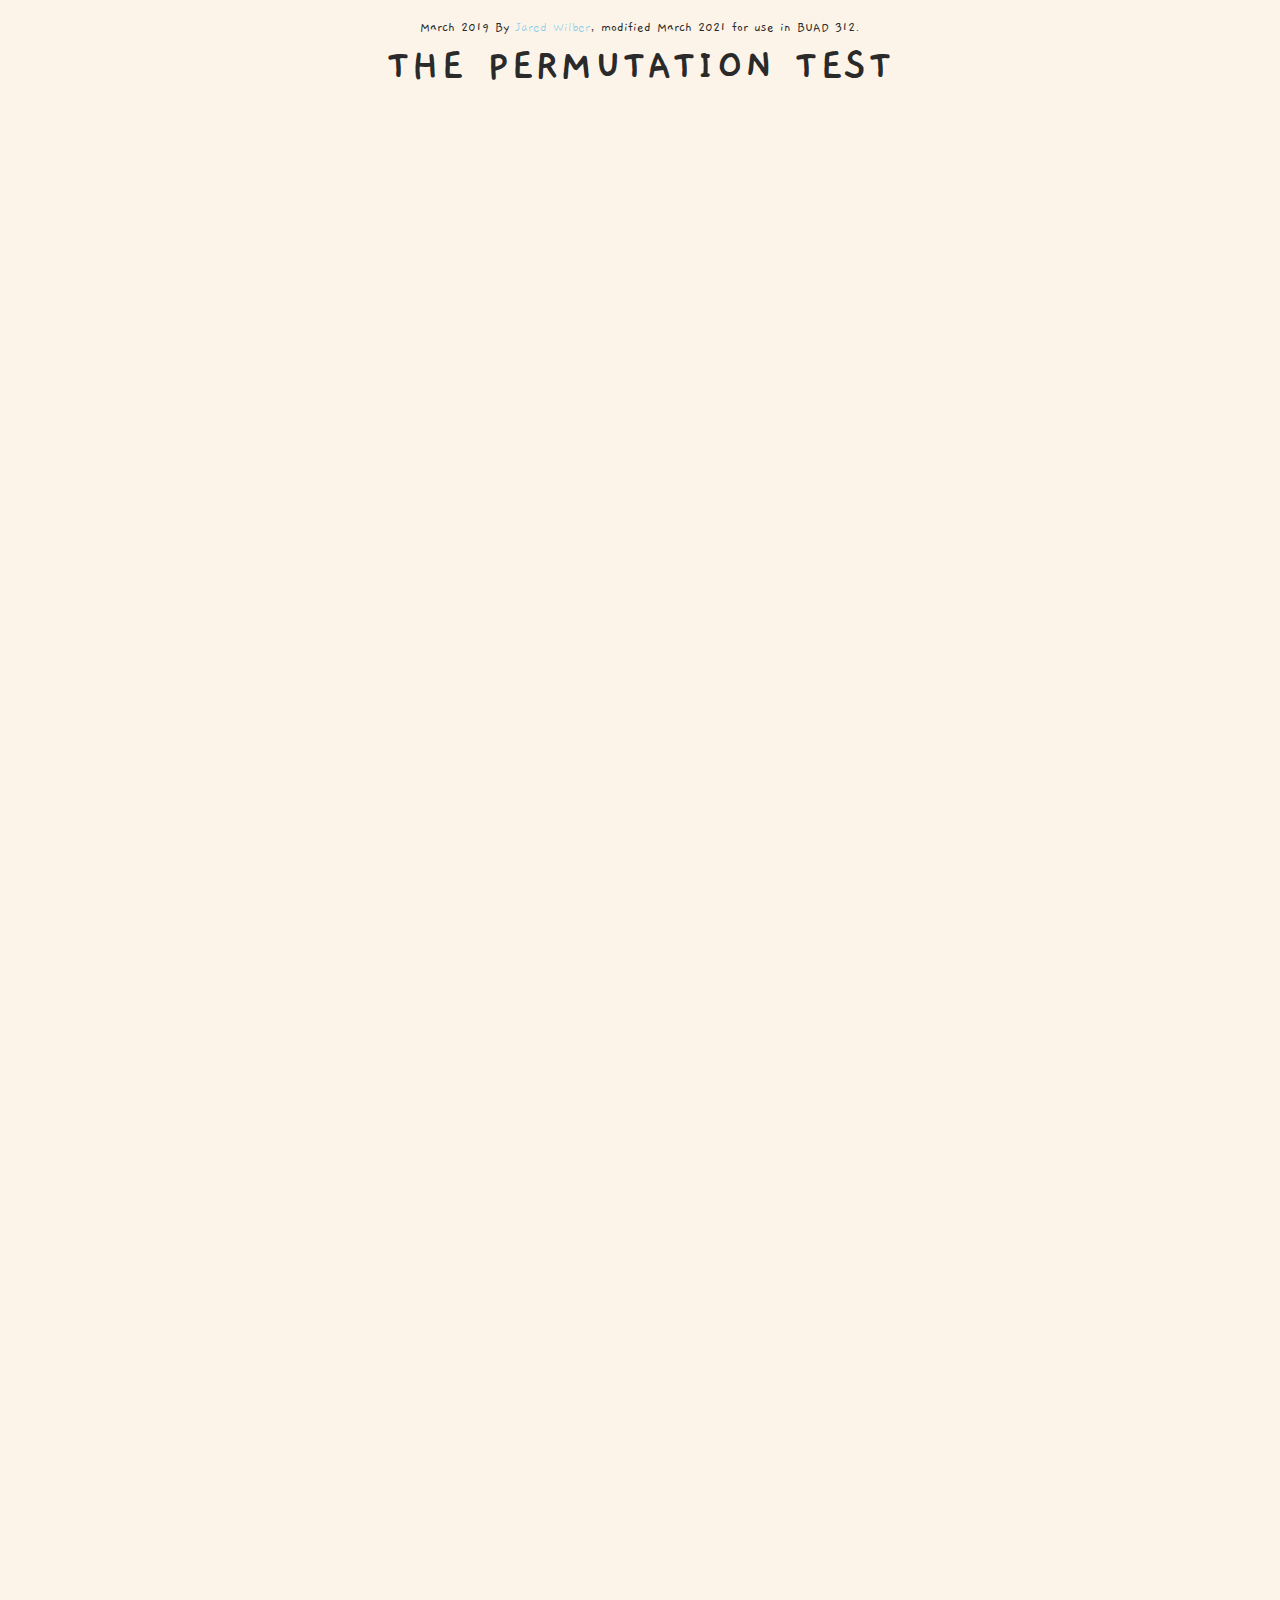
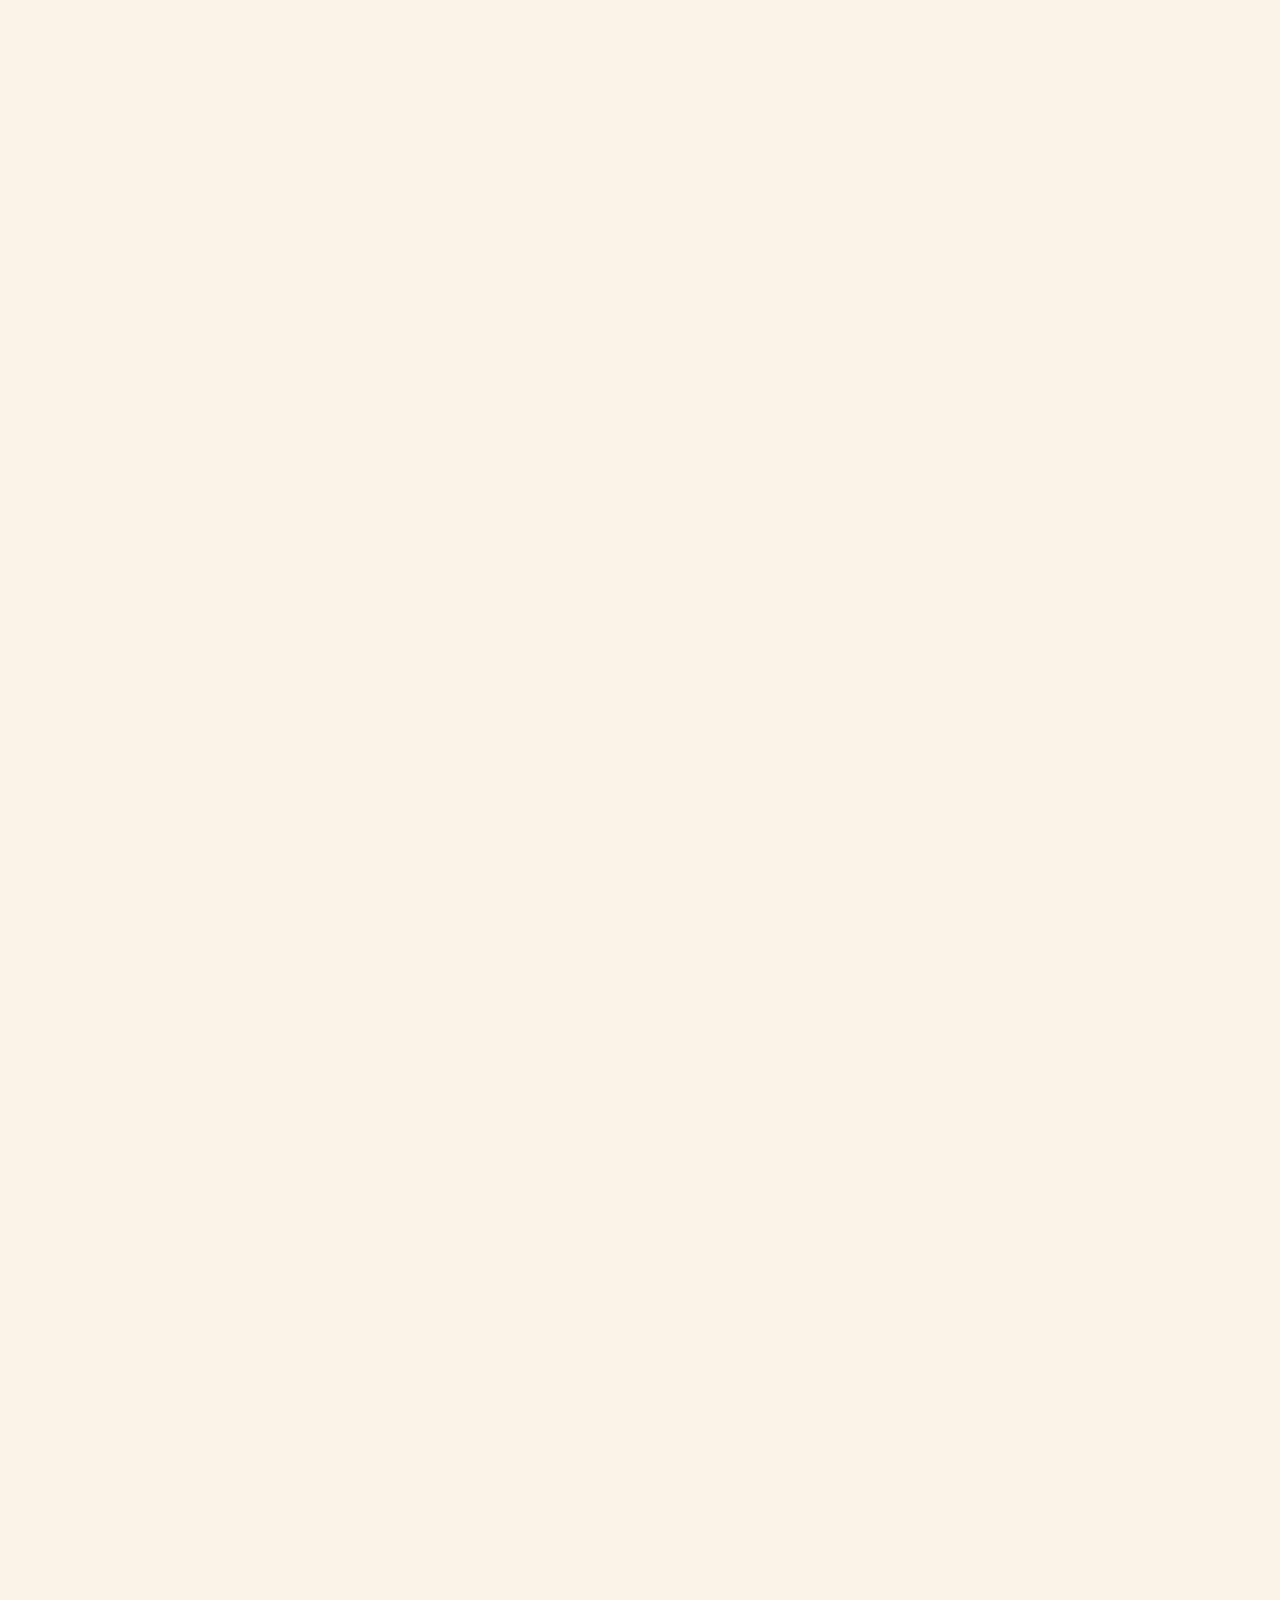
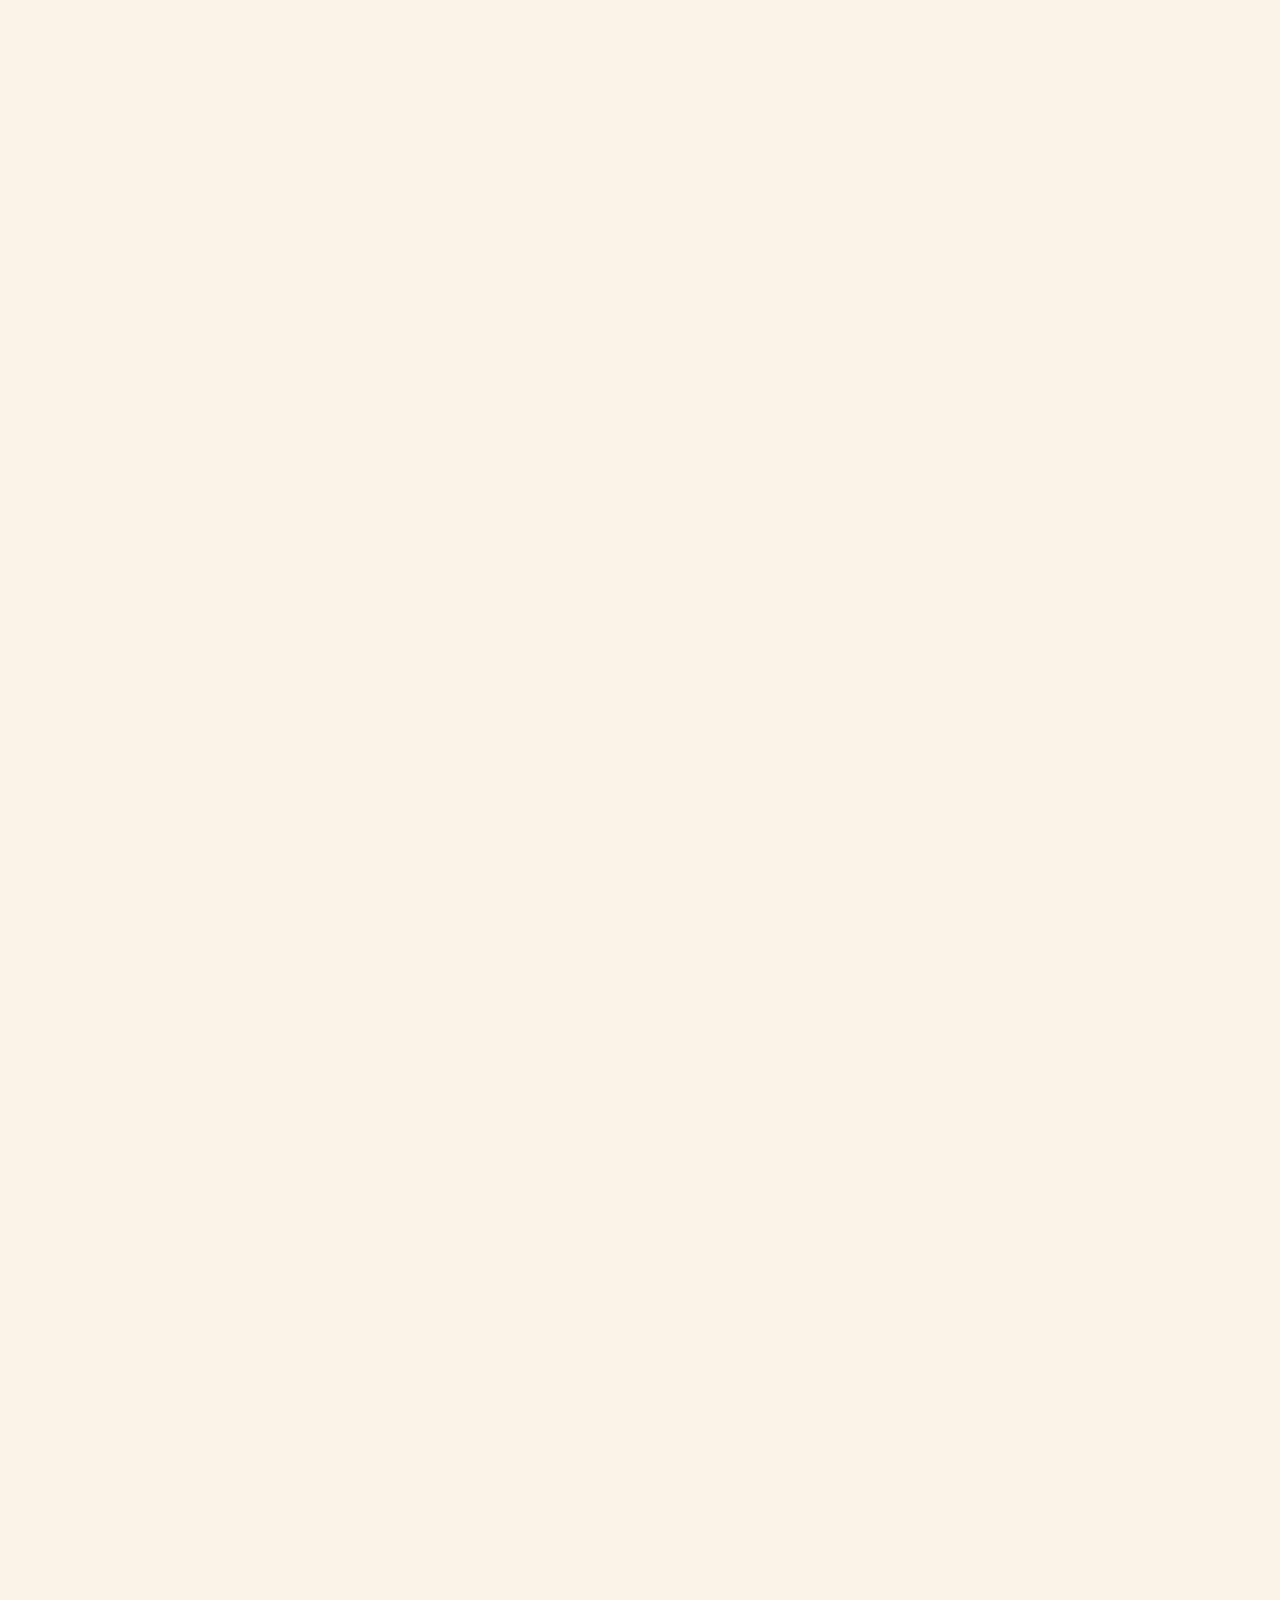
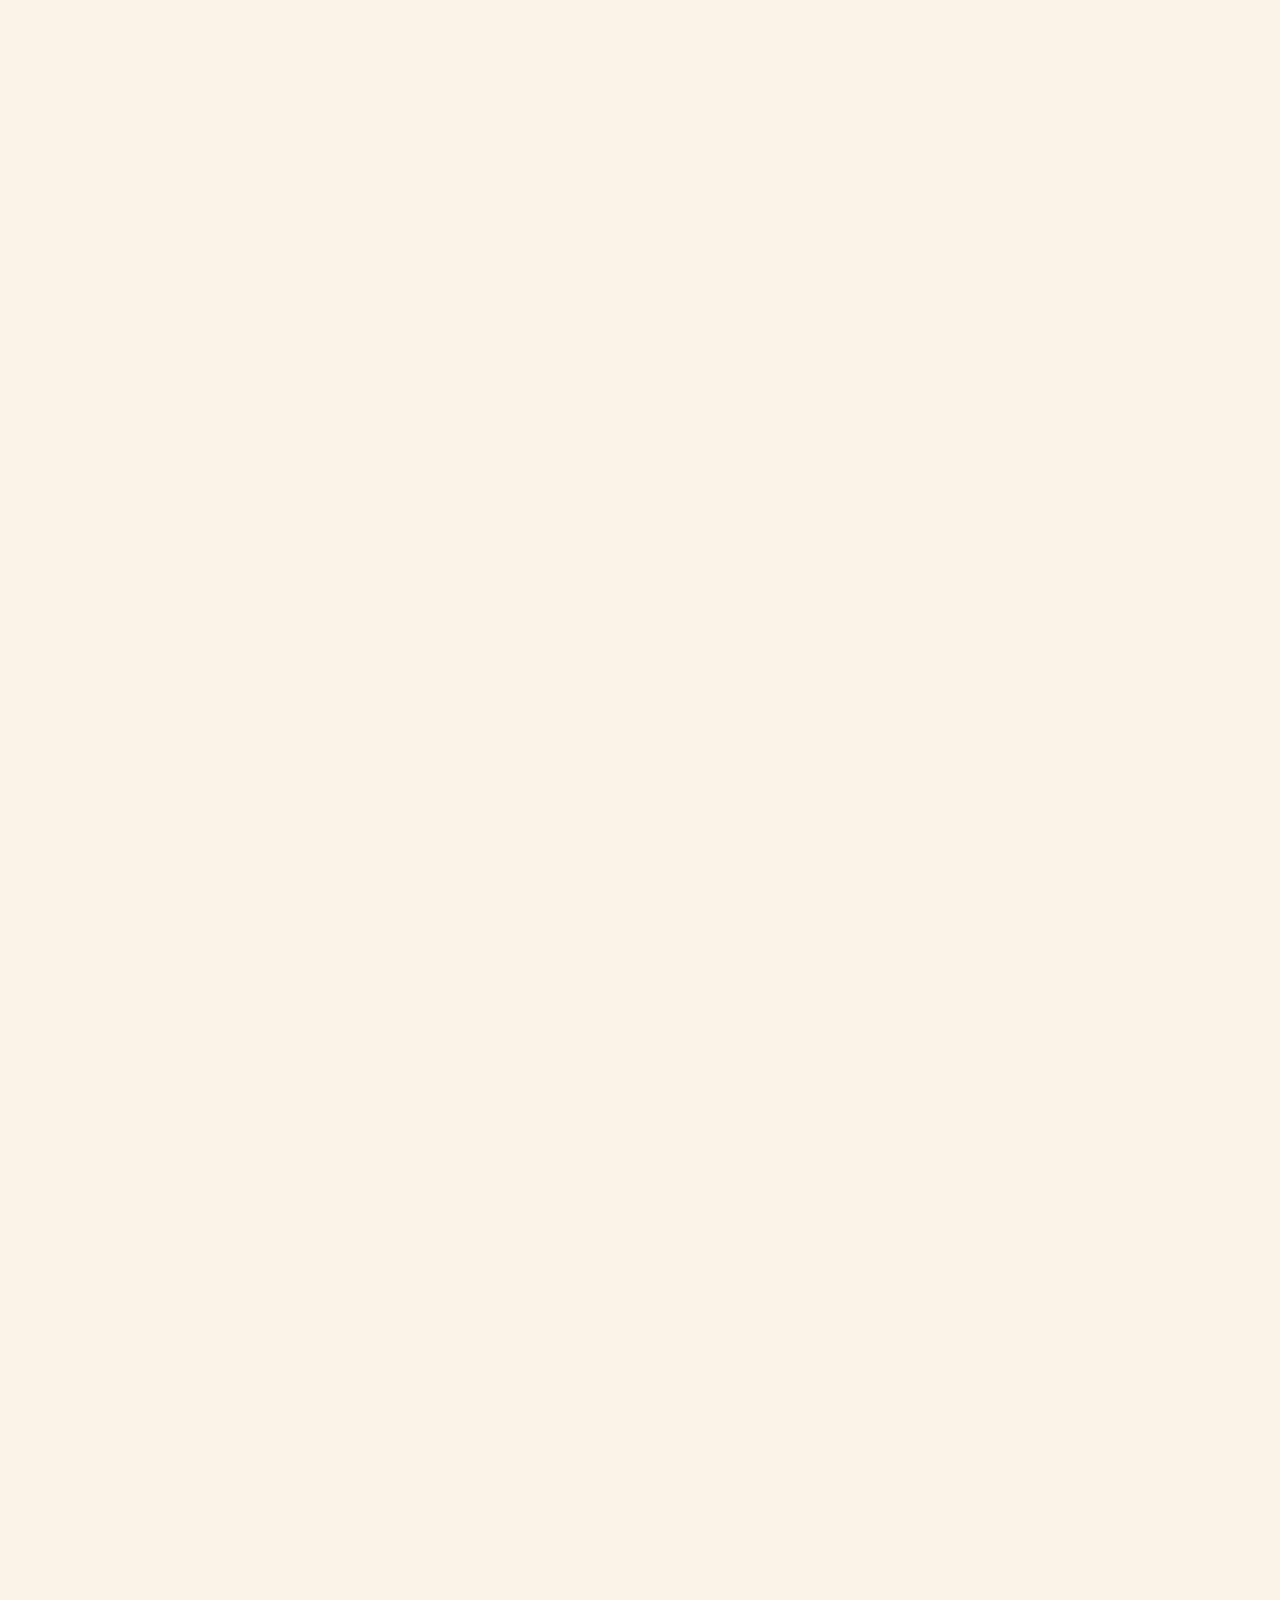
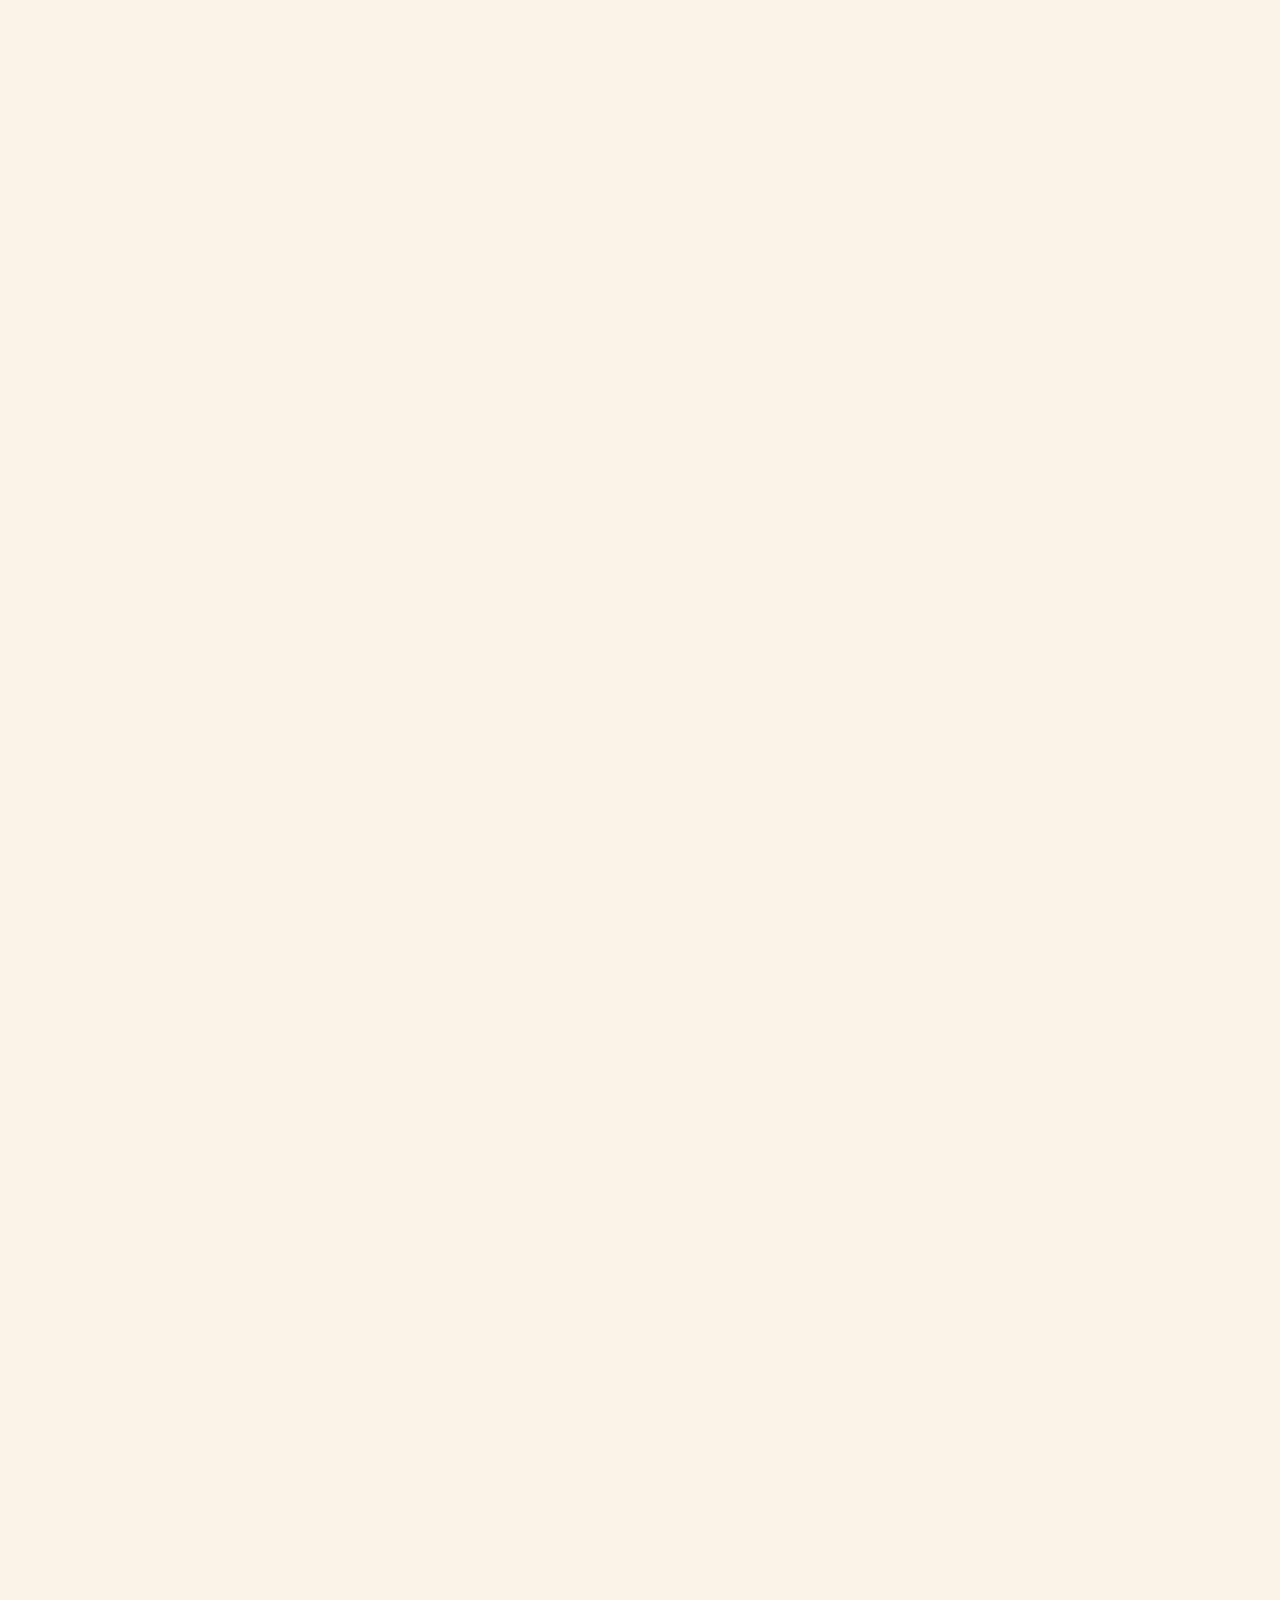
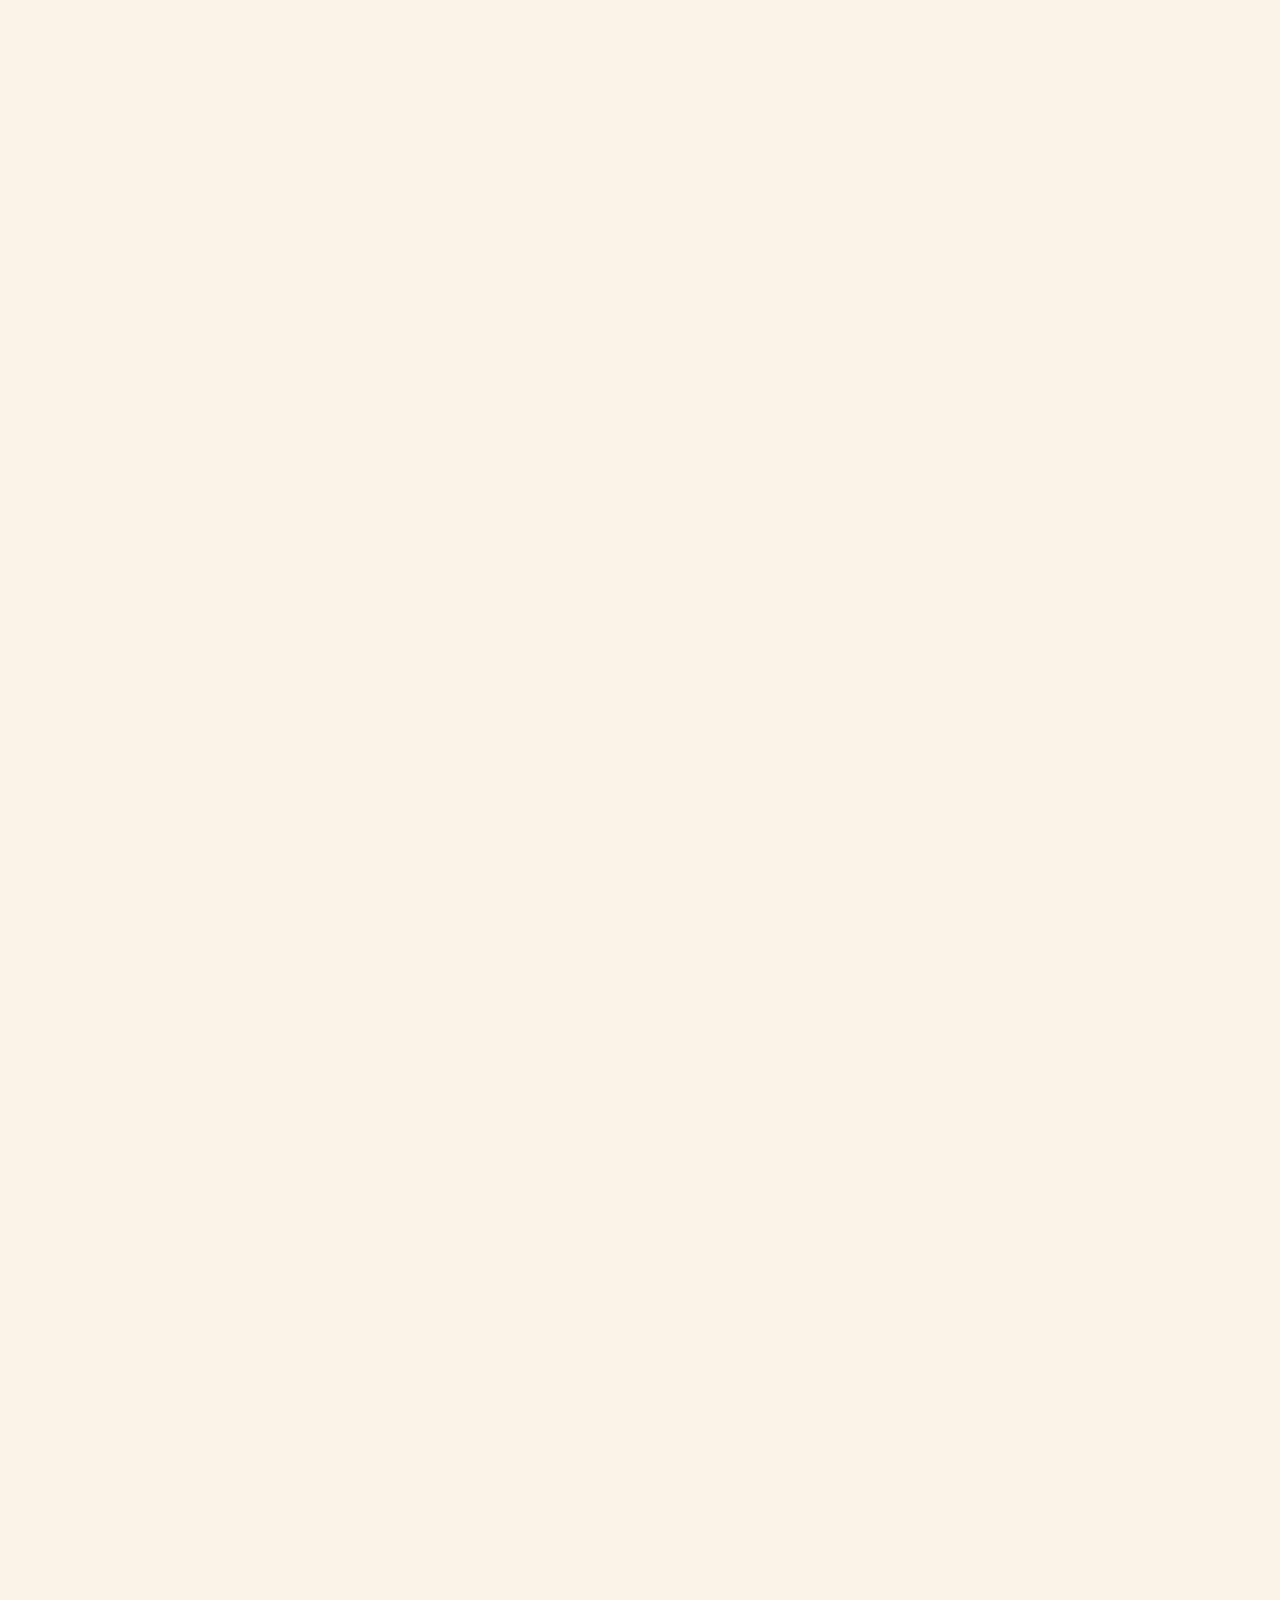
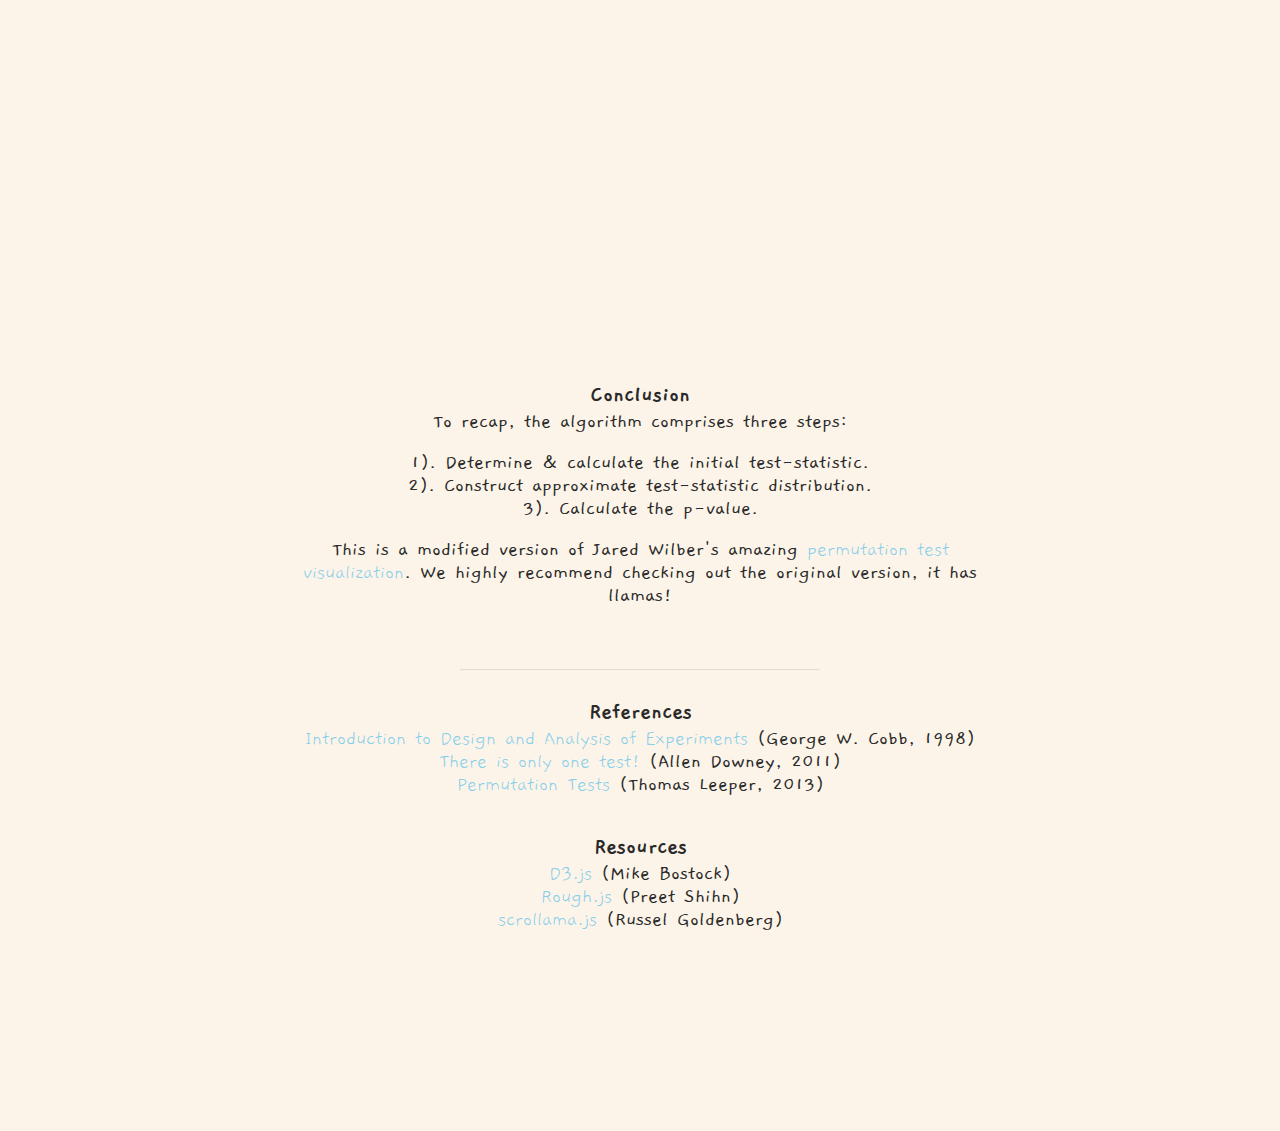
==== permutation_test/index.html @ 5c1fd243 "add permutation test stuff" ====
<!DOCTYPE html>
<html>

<head>
	<meta charset="utf-8">
	<meta http-equiv="X-UA-Compatible" content="IE=edge">
	<title>Permutation Test: Visual Explanation</title>
	<meta name="description" content="Permutation Test: Visual Explanation">
	<meta name="viewport" content="width=device-width, initial-scale=1">
	<script src=assets/d3.min.js></script>
	<link rel="stylesheet" href="css/permutationTest.css">
	<script src=assets/rough.min.js></script>
	<script src=assets/seedrandom.min.js></script>
</head>

<body>
	<section id='intro'>
		<p class='intro__overline'>
			March 2019 By <a href='https://twitter.com/jdwlbr'>Jared Wilber</a>, modified March 2021 for use in BUAD 312.
		</p>
		<h1 class='intro__hed'>The Permutation Test</h1>

	</section>
	<section id='scroll'>
		<div class='scroll__graphic'>
			<div class='chart'>
				<svg id='svg' style="width:100%;height:100%;"></svg>

			</div>
		</div>
		<div class='scroll__text'>
			<div class='step' data-step='1'>


			</div>
			<div class='step' data-step='2'>

			</div>

			<div class='step' data-step='3'>

			</div>
			<div class='step' data-step='4'>

			</div>
			<div class='step' data-step='5'>

			</div>
			<div class='step' data-step='6'>

			</div>
			<div class='step' data-step='7'>

			</div>
			<div class='step' data-step='8'>

			</div>
			<div class='step finalStep' data-step='9'>

			</div>
			<div class='step finalStep' data-step='10'>
		</div>
	</section>
	<section id='conclusion'>
		<h2 class='subheader'> Conclusion</h2>
		<p class='intro__bod'>

			 To recap, the algorithm comprises three steps:</p>
			<br>
				<p class='intro__bod'>1). Determine & calculate the initial test-statistic.</p>
				<p class='intro__bod'>2). Construct approximate test-statistic distribution.</p>
				<p class='intro__bod'>3). Calculate the p-value.</p>
			<br>

		<p class='intro__bod'>
		This is a modified version of Jared Wilber's amazing <a href="https://www.jwilber.me/permutationtest/">permutation test visualization</a>. We highly recommend checking out the original version, it has llamas!
		</p>


		</p>

		<br><br><br><hr><br>
		<h2 class='subheader'>References</h2>
		<p class='intro__bod'>
			<p class='intro__bod'><a href="https://www.wiley.com/en-us/Introduction+to+Design+and+Analysis+of+Experiments-p-9780470412169">Introduction to Design and Analysis of Experiments</a> (George W. Cobb, 1998)</p>
			<p class='intro__bod'><a href="http://allendowney.blogspot.com/2011/05/there-is-only-one-test.html">There is only one test!</a> (Allen Downey, 2011)</p>
			<p class='intro__bod'><a href="https://thomasleeper.com/Rcourse/Tutorials/permutationtests.html">Permutation Tests</a> (Thomas Leeper, 2013)</p>
		</p>
		<br><br>
		<h2 class='subheader'>Resources</h2>
		<p class='intro__bod'>
			<p class='intro__bod'><a href="https://d3js.org/">D3.js</a> (Mike Bostock)</p>
			<p class='intro__bod'><a href="https://roughjs.com/">Rough.js</a> (Preet Shihn)</p>
			<p class='intro__bod'><a href="https://github.com/russellgoldenberg/scrollama">scrollama.js</a> (Russel Goldenberg)</p>
		</p>
			
	</section>
	<div class='debug'></div>
	<script src=assets/scrollama.min.js></script>
	<script>
		// set seed so numbers are always the same
		Math.seedrandom('seed');

		var container = d3.select('#scroll');
		var graphic = container.select('.scroll__graphic');
		var chart = graphic.select('.chart');
		var text = container.select('.scroll__text');
		var step = text.selectAll('.step');


		var scroller = scrollama();

		// generic window resize listener event
		function handleResize() {
			// 1. update height of step elements
			var stepHeight = Math.floor(window.innerHeight * 0.9); // was * .75
			step.style('height', stepHeight + 'px');
			// 2. update width/height of graphic element
			var bodyWidth = d3.select('body').node().offsetWidth;
			graphic
				.style('width', bodyWidth + 'px')
				.style('height', window.innerHeight + 'px');
			var chartMargin = bodyWidth > 350 ? 32 : 10;
			var textWidth = text.node().offsetWidth;
			var chartWidth = graphic.node().offsetWidth - textWidth - chartMargin;
			console.log('chartwidth:', chartWidth)
			chart
				.style('width', chartWidth + 'px')
				.style('height', Math.floor(window.innerHeight / 1.2) + 'px');
			// 3. tell scrollama to update new element dimensions
			scroller.resize();
		}

		// scrollama event handlers
		function handleStepEnter(response) {
			// add color to current step only
			step.classed('is-active', function (d, i) {
				return i === response.index;
			})

			// console.log('response index:' + response.index)

			if (response.index == 0 & response.direction == 'down') {
				// console.log('0 down')
				transitionZeroDown()
			} else if (response.index == 0 & response.direction == 'up') {
				// console.log('0 up')
				transitionZeroUp()
			}else if (response.index == 1 & response.direction == 'down') {
				// console.log('1 down')
				transitionOneDown()
			} else if (response.index == 1 & response.direction == 'up') {
				// console.log('1 up')
				transitionOneUp()
			} else if (response.index == 2 & response.direction == 'up') {
				// console.log('2 up')
                transitionTwoUp()
           } else if (response.index == 2 & response.direction == 'down') {
           	    // console.log('2 down')
                transitionTwoDown()
		   } else if (response.index == 3 & response.direction == 'up'){
			   	// console.log('3 up')
			   	transitionThreeUp()
			   	moveNodes()
		   } else if (response.index == 3 & response.direction == 'down'){
		   		// console.log('3 down')
		   		transitionThreeDown()
		   } else if (response.index == 4 & response.direction == 'up'){
			   	// console.log('4 up')
			   	transitionFourUp()
		   } else if (response.index == 4 & response.direction == 'down'){
			   	// console.log('4 down')
		   		transitionFourDown()
		   } else if (response.index == 5 & response.direction == 'up'){
			   	// console.log('5 up')
			   	transitionFiveUp()
		   } else if (response.index == 5 & response.direction == 'down'){
			   	// console.log('5 down')
			   	transitionFiveDown()
		   } else if (response.index == 6 & response.direction == 'up'){
			   	// console.log('6 up')
			   	transitionSixUp()
		   } else if (response.index == 6 & response.direction == 'down'){
			   	// console.log('6 down')
			   	transitionSixDown()
		   } else if (response.index == 7 & response.direction == 'up'){
			   	// console.log('7 up')
			   	transitionSevenUp()
		   } else if (response.index == 7 & response.direction == 'down'){
			   	// console.log('7 down')
			   	transitionSevenDown()
		   } else if (response.index == 8 & response.direction == 'up'){
			   	// console.log('8 up')
			   	transitionEightUp()
		   } else if (response.index == 8 & response.direction == 'down'){
			   	// console.log('8 down')
			   	transitionEightDown()
		   } else {
		   	console.log('else case, response index: ', response.index)
		   }
		 } 

		function handleContainerEnter(response) {
			graphic.classed('is-fixed', true);
			graphic.classed('is-bottom', false);
		}
		function handleContainerExit(response) {
			graphic.classed('is-fixed', false);
			graphic.classed('is-bottom', response.direction === 'down');
			if (response.direction === 'down') {
				transitionExit()
			}
		}

		function init() {
			handleResize();
			scroller.setup({
				container: '#scroll',
				graphic: '.scroll__graphic',
				text: '.scroll__text',
				step: '.scroll__text .step',
				debug: false,
			})
				.onStepEnter(handleStepEnter)
				.onContainerEnter(handleContainerEnter)
				.onContainerExit(handleContainerExit);
			window.addEventListener('resize', handleResize);
		}
		init();
	</script>
	<script src="js/permutationTest.js"></script>
</body>

</html>
---- permutation_test/css/permutationTest.css ----
@import url("https://fonts.googleapis.com/css?family=Gaegu");
* {
  box-sizing: border-box;
}
html,
body {
  margin: 0;
  padding: 0;
  font-family: -apple-system, BlinkMacSystemFont, "Segoe UI", Roboto, Oxygen,
    Ubuntu, Cantarell, "Open Sans", "Helvetica Neue", sans-serif;
}
body {
  min-height: 1280px;
  font-weight: 300;
  color: #2a2a2a;
}
p,
h1,
h2,
h3,
h4,
a {
  margin: 0;
  font-weight: 300;
}
a,
a:visited {
  color: skyblue;
  text-decoration: none;
}

a:hover {
  border-bottom: 1px solid currentColor;
}

#intro {
  max-width: 45rem;
  margin: 1rem auto;
  text-align: center;
}
#conclusion {
  max-width: 45rem;
  margin: 1rem auto;
  text-align: center;
}
.intro__overline {
  font-size: 0.85rem;
}
.intro__hed {
  font-size: 2.8rem;
  margin: 0.9rem auto;
  text-transform: uppercase;
  font-weight: 900;
  letter-spacing: 0.05em;
}
.intro__dek {
  font-size: 1.05rem;
  margin-bottom: 1rem;
}

.intro__bod {
  font-size: 1.3rem;
}

#intro {
  margin-bottom: 200px;
}
#conclusion {
  margin-bottom: 200px;
}
#outro {
  height: 640px;
}
#scroll {
  position: relative;
}
.scroll__graphic {
  position: absolute;
  top: 0;
  left: 0;
  bottom: auto;
  background-color: #fcf4e8;
  -webkit-transform: translate3d(0, 0, 0);
  -moz-transform: translate3d(0, 0, 0);
  transform: translate3d(0, 0, 0);
}
.scroll__graphic.is-fixed {
  position: fixed;
}
.scroll__graphic.is-bottom {
  bottom: 0;
  top: auto;
}
.chart {
  position: absolute;
  right: 1rem;
  top: 50%;
  -moz-transform: translateY(-50%);
  -webkit-transform: translateY(-50%);
  transform: translateY(-50%);
  background-color: #fff;
}
.chart p {
  text-align: center;
  padding: 1rem;
  position: absolute;
  top: 50%;
  left: 50%;
  -moz-transform: translate(-50%, -50%);
  -webkit-transform: translate(-50%, -50%);
  transform: translate(-50%, -50%);
  font-size: 8rem;
  font-weight: 900;
  color: #666;
}
.scroll__text {
  position: relative;
  padding: 0 1rem;
  max-width: 25rem;
  width: 33%;
}
.step {
  margin: 10rem auto;
}
.step.is-active {
}

.step.is-active p {
  font-size: 1.15rem;
}

.step p {
  text-align: center;
  padding: 1rem;
  font-size: 1.15rem;
}

.fb_highlight_one {
  color: #3b5998;
  font-weight: bold;
}

.fb_highlight_two {
  color: #8b9dc3;
  font-weight: bold;
}

.groupTitle {
  text-decoration-line: underline;
  font-weight: 500;
  font-size: 1.4rem;
  font-family: "Gaegu";
}

.axis {
  font-family: Gaegu;
  font-size: 0.85rem;
  /*font-weight: 900;*/
  opacity: 0.65;
}

g.tick line {
  opacity: 0.4;
}

path.domain {
  opacity: 0.5;
}

.subheader {
  text-align: center;
  font-weight: 900;
  font-family: "Gaegu";
}

.llamaText {
  font-family: "Gaegu";
}

.muTreat .MathJax_Display {
  font-size: 0.75em;
  margin-bottom: 0;
  margin-top: 0;
}

.MathJax_svg {
  font-size: 1.75em;
  margin-bottom: 0;
  margin-top: 0;
}

h1 {
  font-family: "Gaegu";
  font-size: 64px;
  font-style: normal;
  font-variant: normal;
  font-weight: 700;
  line-height: 26.4px;
}
h3 {
  font-family: "Gaegu";
  font-size: 14px;
  font-style: normal;
  font-variant: normal;
  font-weight: 700;
  line-height: 15.4px;
}
p {
  font-family: "Gaegu";
  font-size: 14px;
  font-style: normal;
  font-variant: normal;
  font-weight: 400;
  line-height: 23px;
}
blockquote {
  font-family: "Gaegu";
  font-size: 21px;
  font-style: normal;
  font-variant: normal;
  font-weight: 400;
  line-height: 30px;
}
pre {
  font-family: "Gaegu";
  font-size: 13px;
  font-style: normal;
  font-variant: normal;
  font-weight: 400;
  line-height: 1rem;
}

.IndieFlower {
  font-size: 12px;
  font-family: "Gaegu", cursive;
}
.cursive {
  font-family: cursive;
}

:root {
  --main-bg-color: #fcf4e8;
  --main-txt-color: blue;
  --main-padding: 15px;
}

body,
.scroll__graphic,
svg {
  background-color: var(--main-bg-color);
}

.chartTitle {
  font-family: "Gaegu";
  font-size: 1.2rem;
  font-weight: bold;
}

.annotation-note-title,
text.title {
  font-weight: bold;
  font-size: 1.1rem;
  font-family: "Gaegu";
  margin: "auto";
}

.annotation-note-label {
  font-size: 0.9rem;
  font-family: "Gaegu";
}

.tooltip {
  position: relative;
  display: inline-block;
  border-bottom: 1px dotted black;
}

.tooltip .tooltiptext {
  font-size: 0.85rem;
  visibility: hidden;
  width: 11rem;
  background-color: black;
  color: #fff;
  text-align: center;
  padding: 1px 0;
  border-radius: 6px;
  bottom: 30%;
  position: absolute;
  z-index: 1;
}

.tooltip:hover .tooltiptext {
  visibility: visible;
}

ol {
  font-family: "Gaegu";
  font-style: 2.3rem;
  font-weight: 500;
}

li {
  font-family: "Gaegu";
  font-style: 2.3rem;
  font-weight: 500;
}

hr {
  width: 50%;
  opacity: 0.25;
}

@media (max-width: 700px) {
  #intro {
    max-width: 25rem;
    text-align: center;
  }
  #conclusion {
    max-width: 25rem;
    text-align: center;
    margin-top: 0rem;
  }
  .intro__overline {
    font-size: 0.8rem;
  }
  .intro__hed {
    font-size: 1.8rem;
    margin: 0.9rem auto;
    text-transform: uppercase;
    font-weight: 900;
    letter-spacing: 0.05em;
  }
  .intro__dek {
    font-size: 1.05rem;
    margin-bottom: 1rem;
  }

  .intro__bod {
    font-size: 0.8rem;
  }
  .chart {
    position: absolute;
    right: 0rem;
    top: 50%;
    -moz-transform: translateY(-50%);
    -webkit-transform: translateY(-50%);
    transform: translateY(-50%);
    background-color: #fcf4e8;
  }
  .chart p {
    text-align: center;
    padding: 1rem;
    position: absolute;
    top: 50%;
    left: 50%;
    -moz-transform: translate(-50%, -50%);
    -webkit-transform: translate(-50%, -50%);
    transform: translate(-50%, -50%);
    font-size: 8rem;
    font-weight: 900;
    color: #666;
  }
  .scroll__text {
    position: relative;
    padding: 0 0.1rem;
    max-width: 25rem;
    width: 50%;
  }
  .step {
    margin: 30rem auto;
  }

  .step.is-active p {
    font-size: 0.9rem;
  }

  .step p {
    text-align: center;
    padding: 0.1rem;
    font-size: 0.9rem;
  }
}

@media (max-width: 600px) {
  .intro__bod {
    font-size: 0.95rem;
  }

  #scroll {
    max-width: 100vw;
    padding-right: 0;
  }

  .scroll__text {
    position: relative;
    padding: 0 1rem;
    width: 100%;
  }

  .step {
    margin: 20rem auto;
  }

  .groupTitle {
    text-decoration-line: underline;
    font-weight: 500;
    font-size: 1.1rem;
    font-family: "Gaegu";
  }

  body {
    overflow-x: hidden;
  }
  html {
    overflow-x: hidden;
  }
  ​ p.intro__bod {
    font-size: 0.86rem;
    padding: 0 1rem;
  }
  .step.finalStep.is-active {
    max-height: 10rem;
  }
  #scroll {
    margin-bottom: 0rem;
  }
  #conclusion {
    margin-top: 0rem;
  }

  .finalStep {
    padding-bottom: 0rem;
  }
}
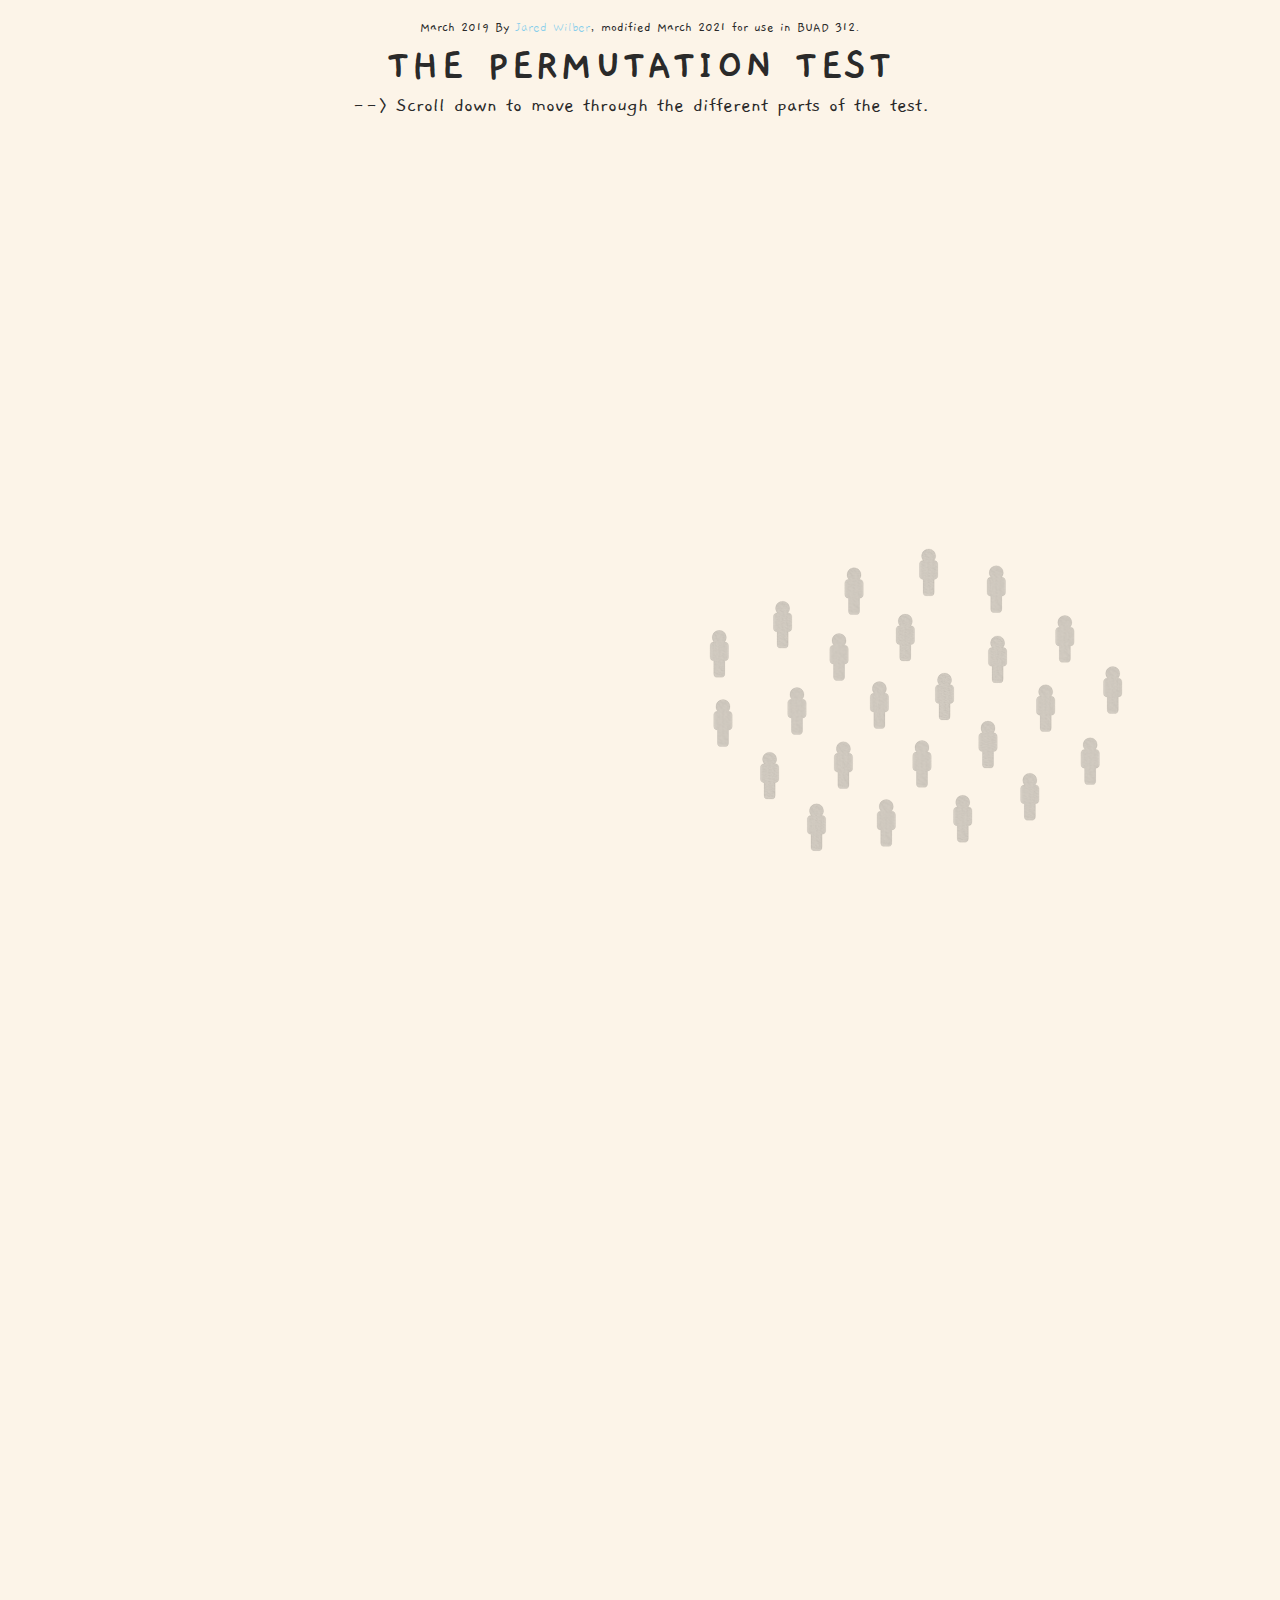
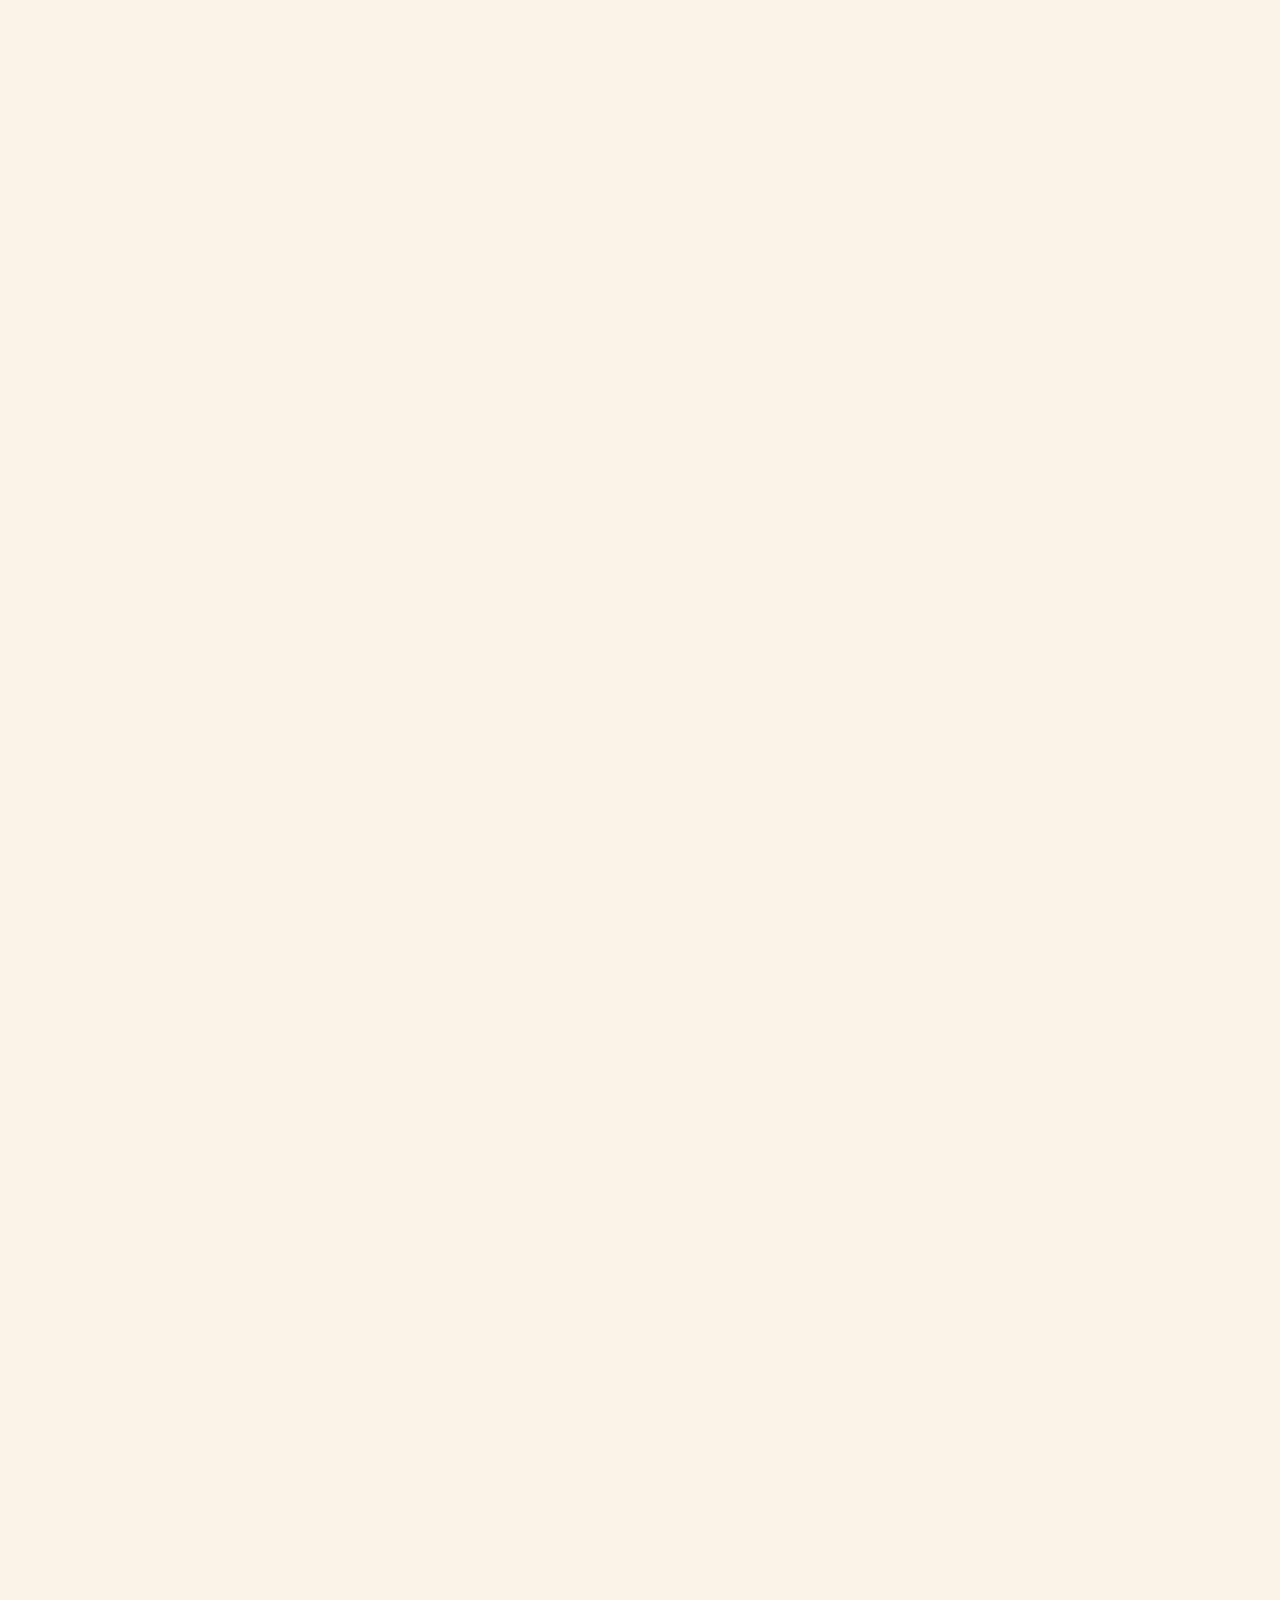
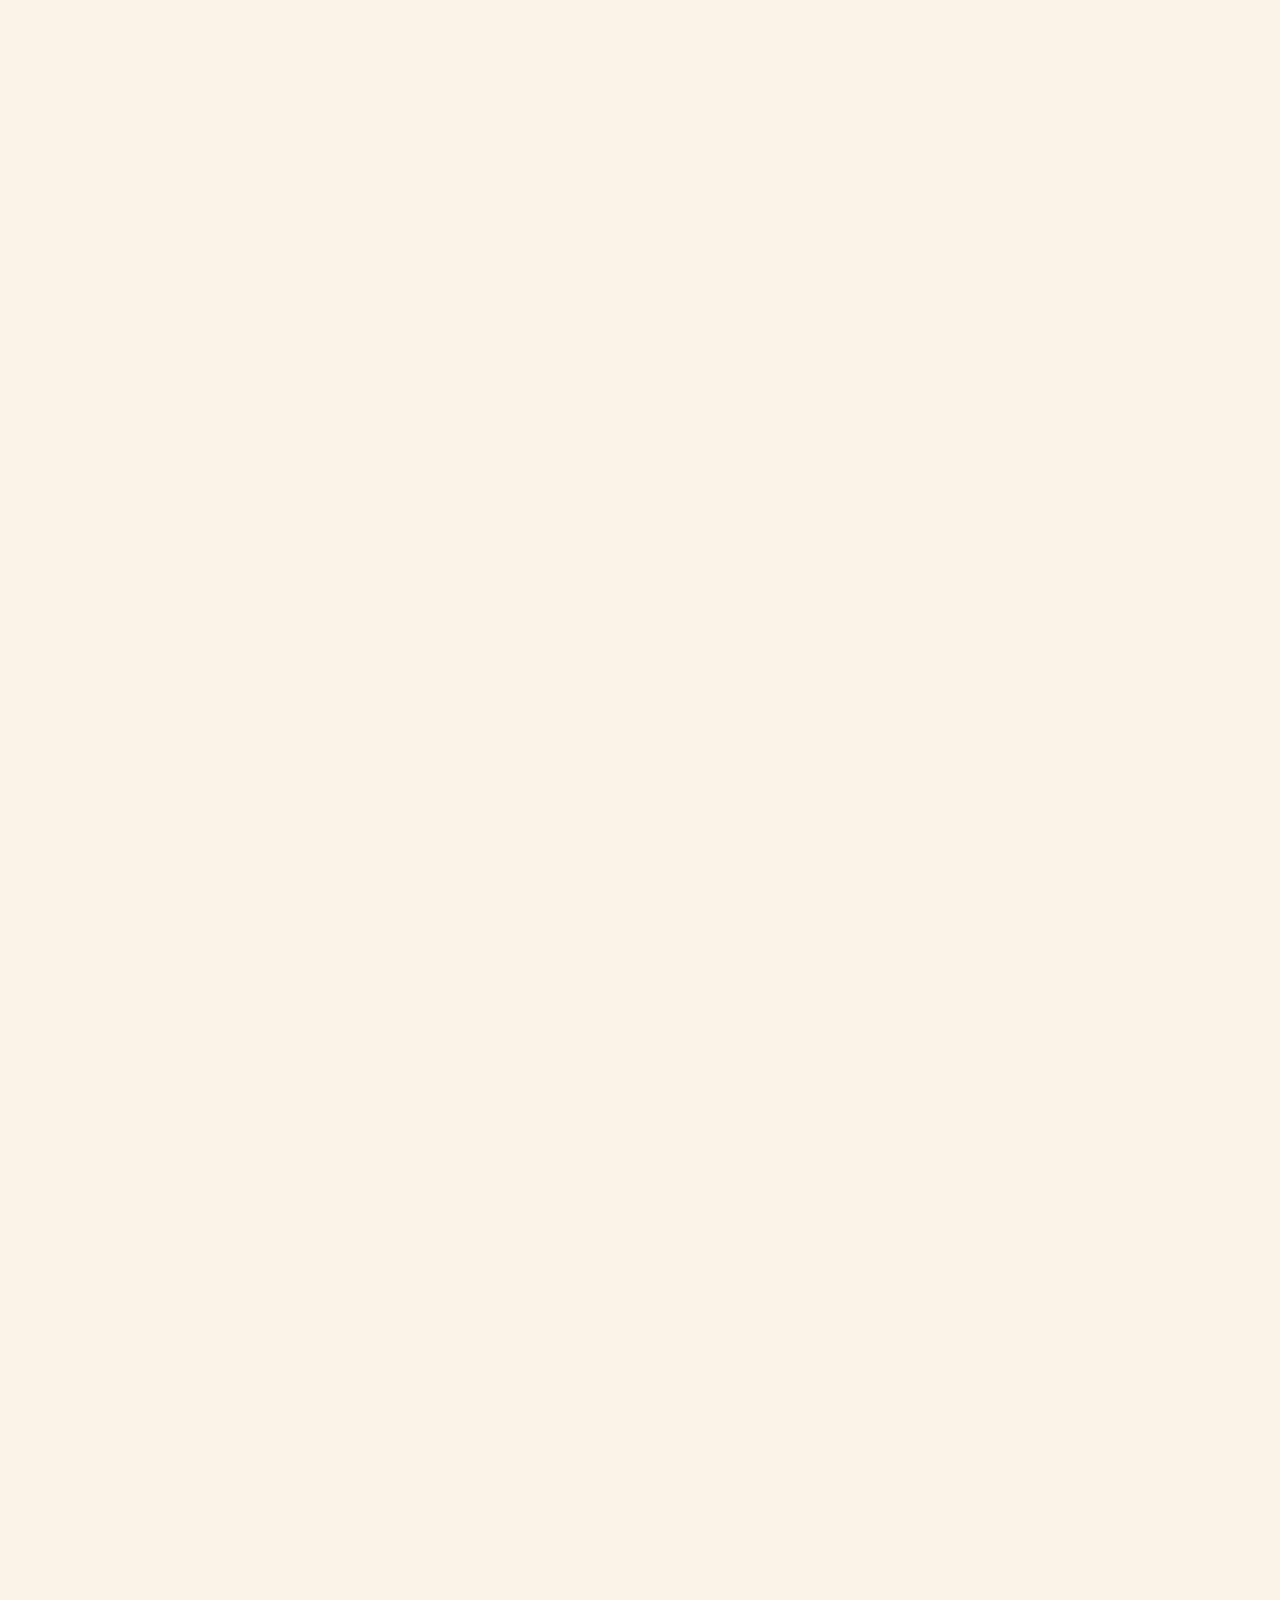
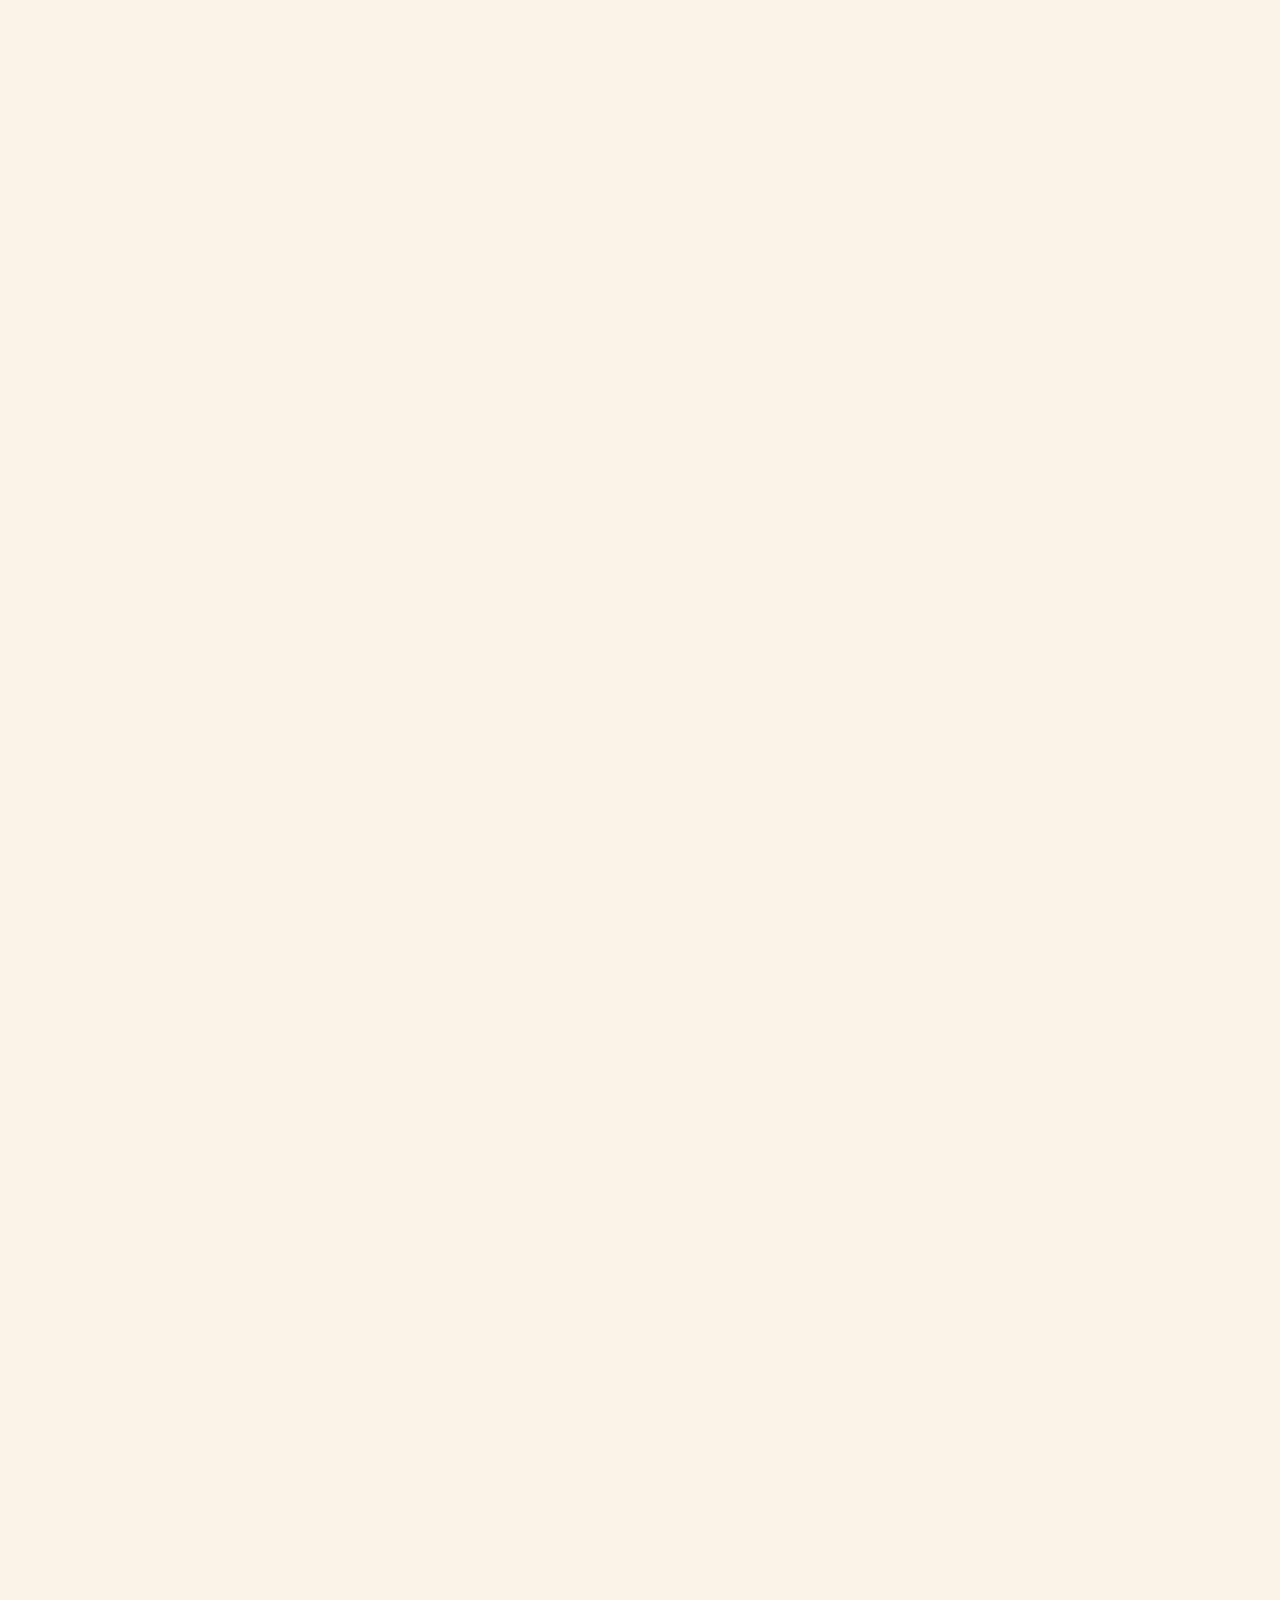
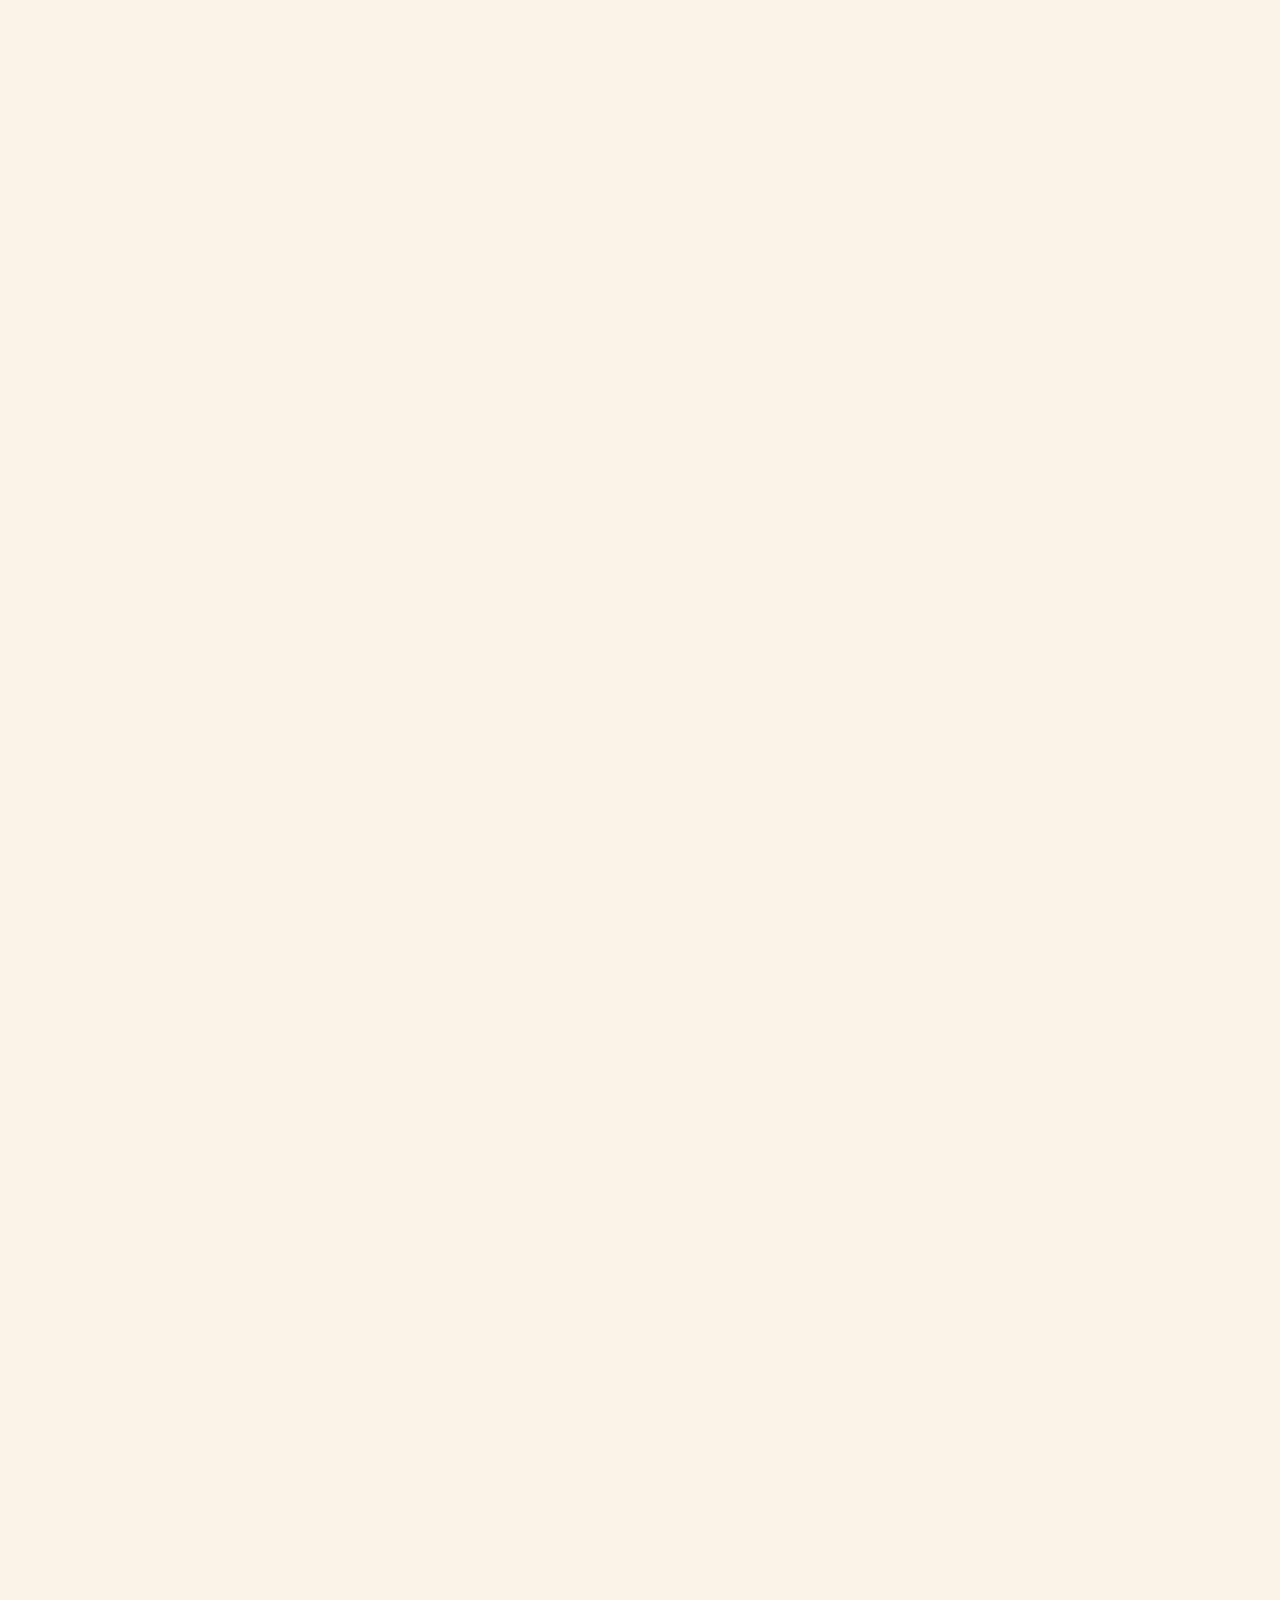
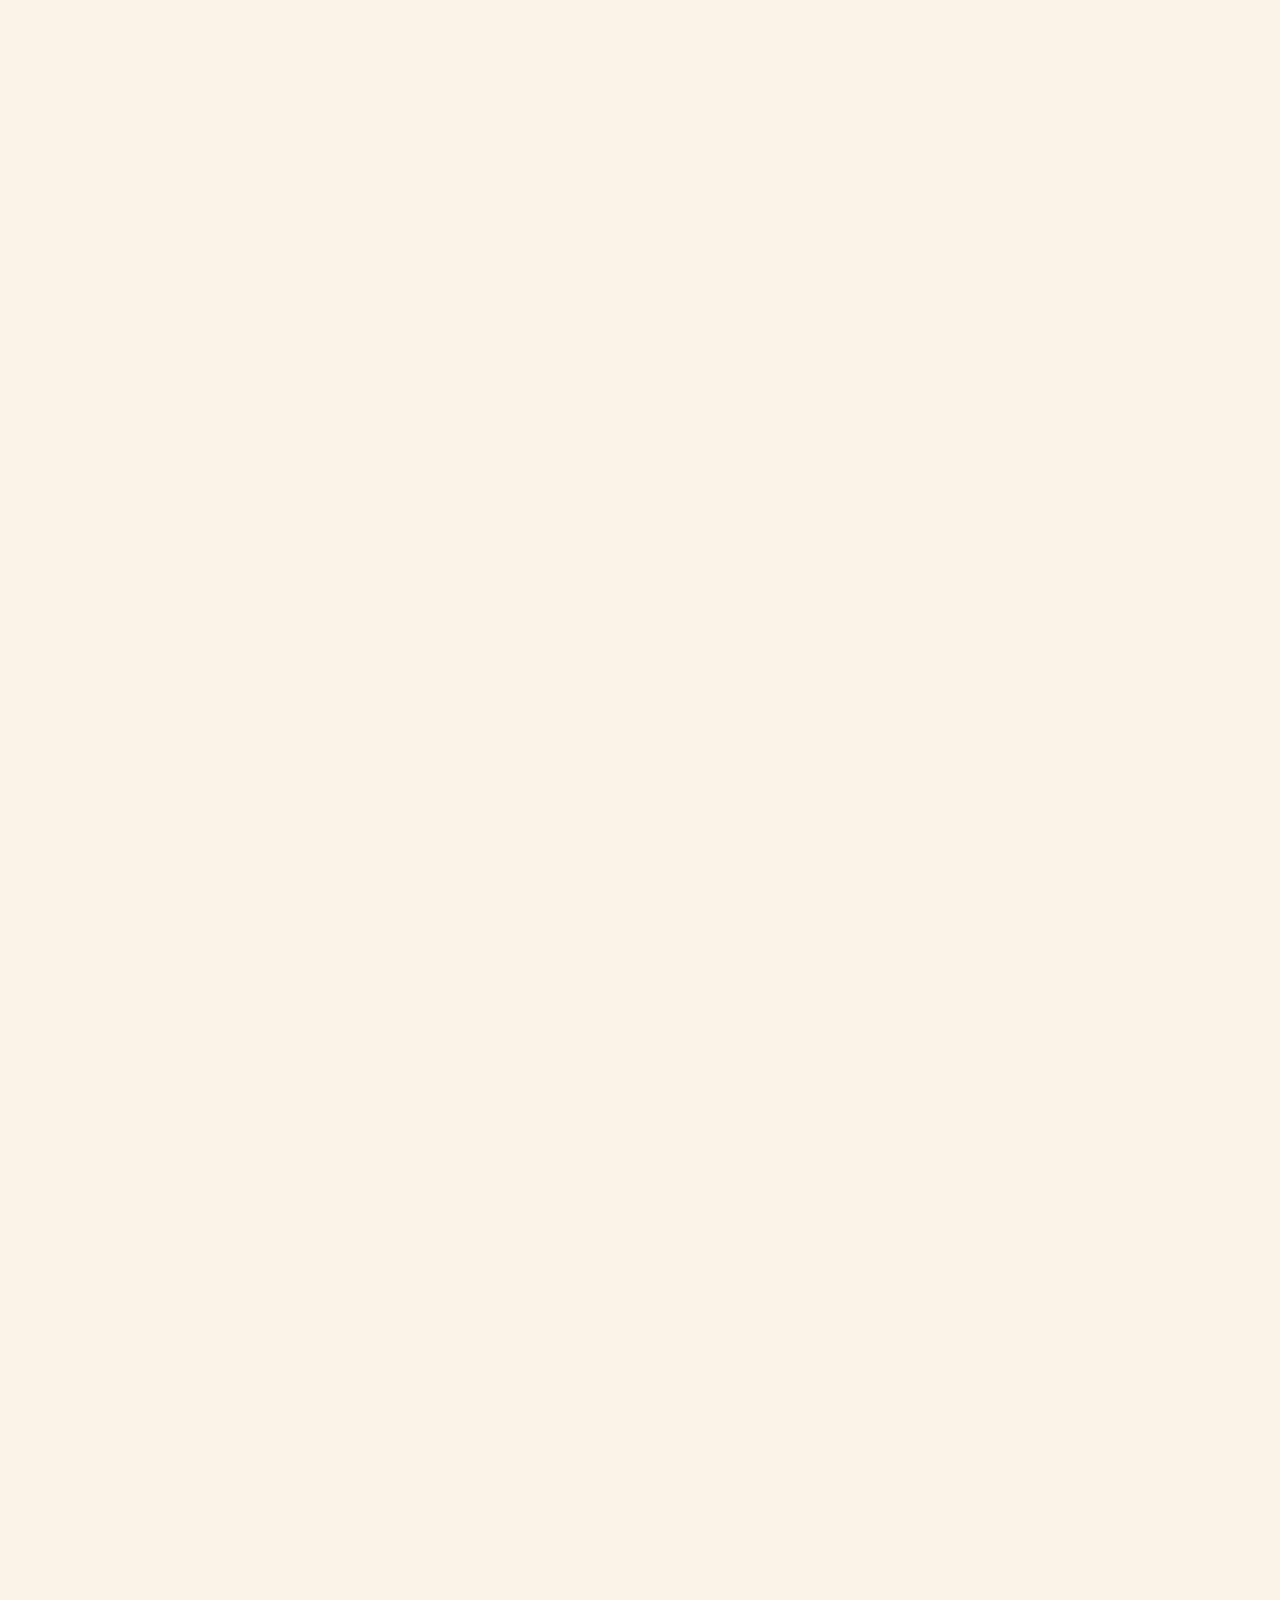
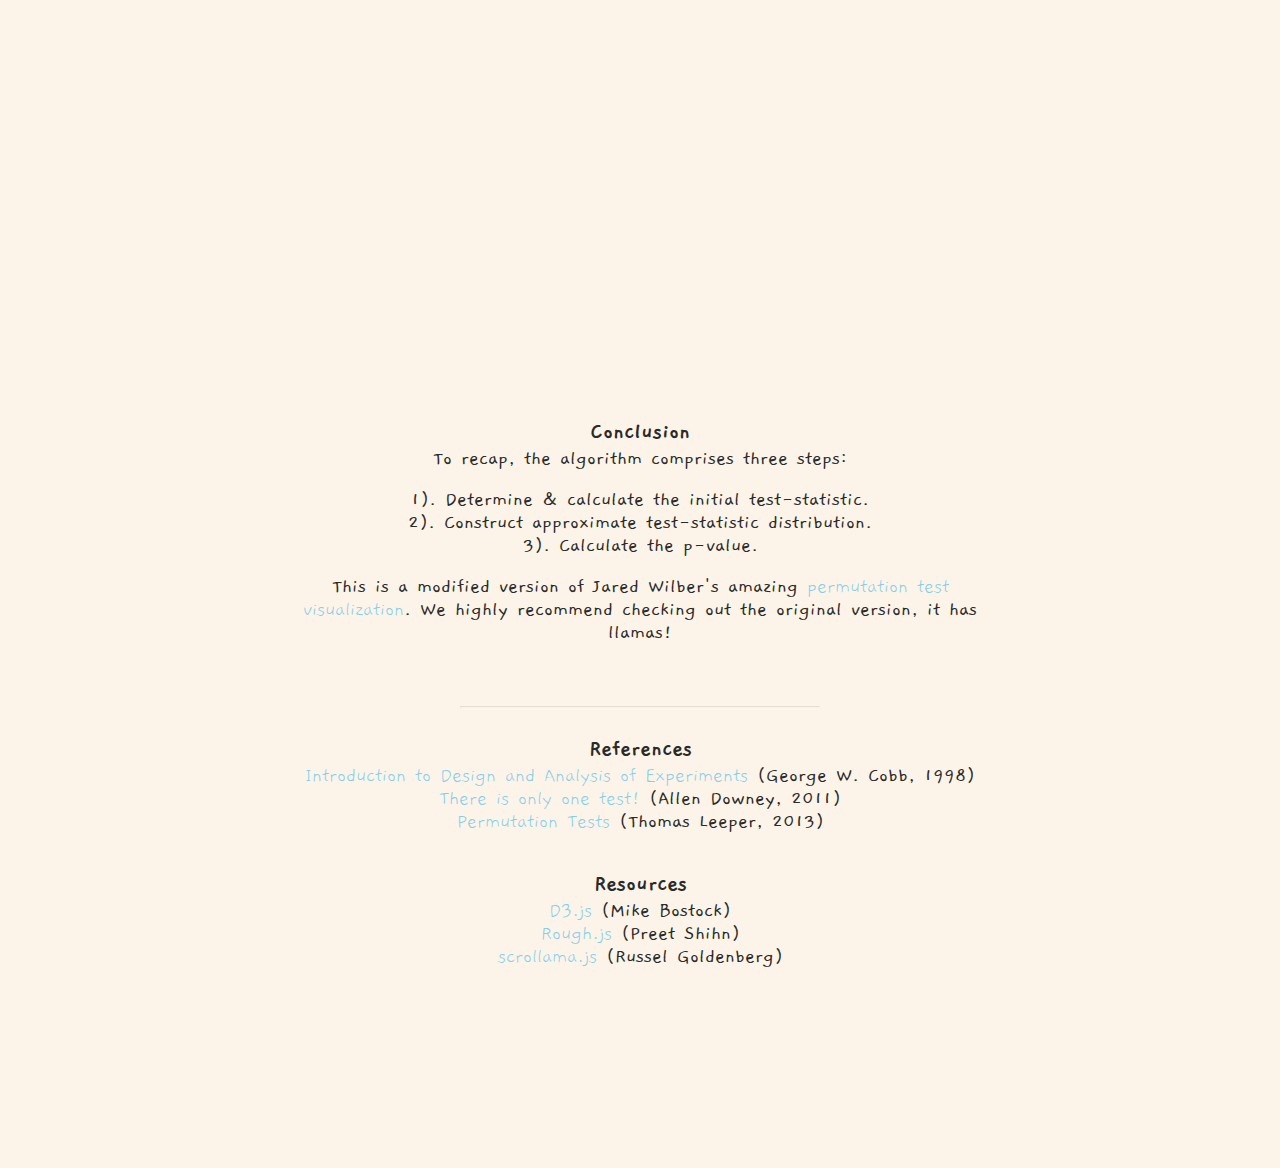
==== commit c0390d0d: "Add instructions for the permutation test" ====
--- a/permutation_test/index.html
+++ b/permutation_test/index.html
@@ -19,6 +19,9 @@
 			March 2019 By <a href='https://twitter.com/jdwlbr'>Jared Wilber</a>, modified March 2021 for use in BUAD 312.
 		</p>
 		<h1 class='intro__hed'>The Permutation Test</h1>
+		<p class='intro__bod'>-->
+		Scroll down to move through the different parts of the test.
+		</p>
 
 	</section>
 	<section id='scroll'>
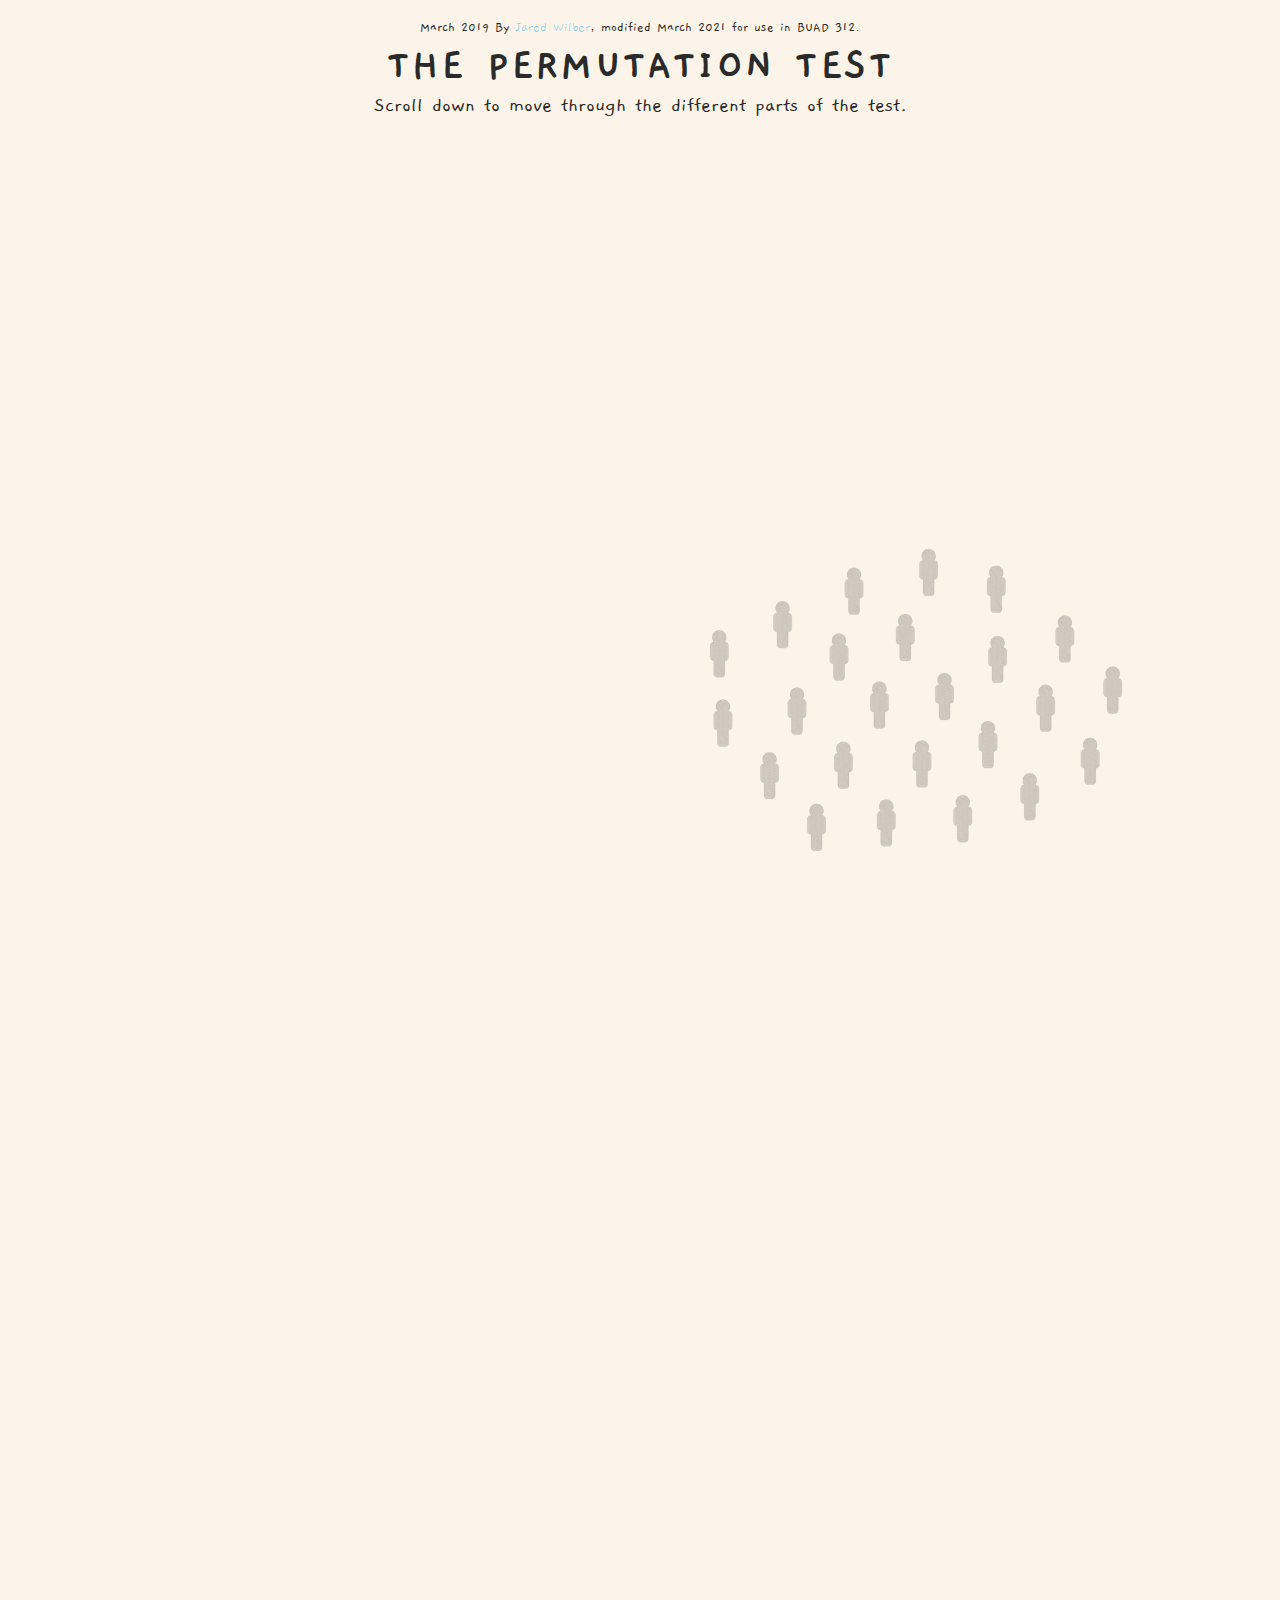
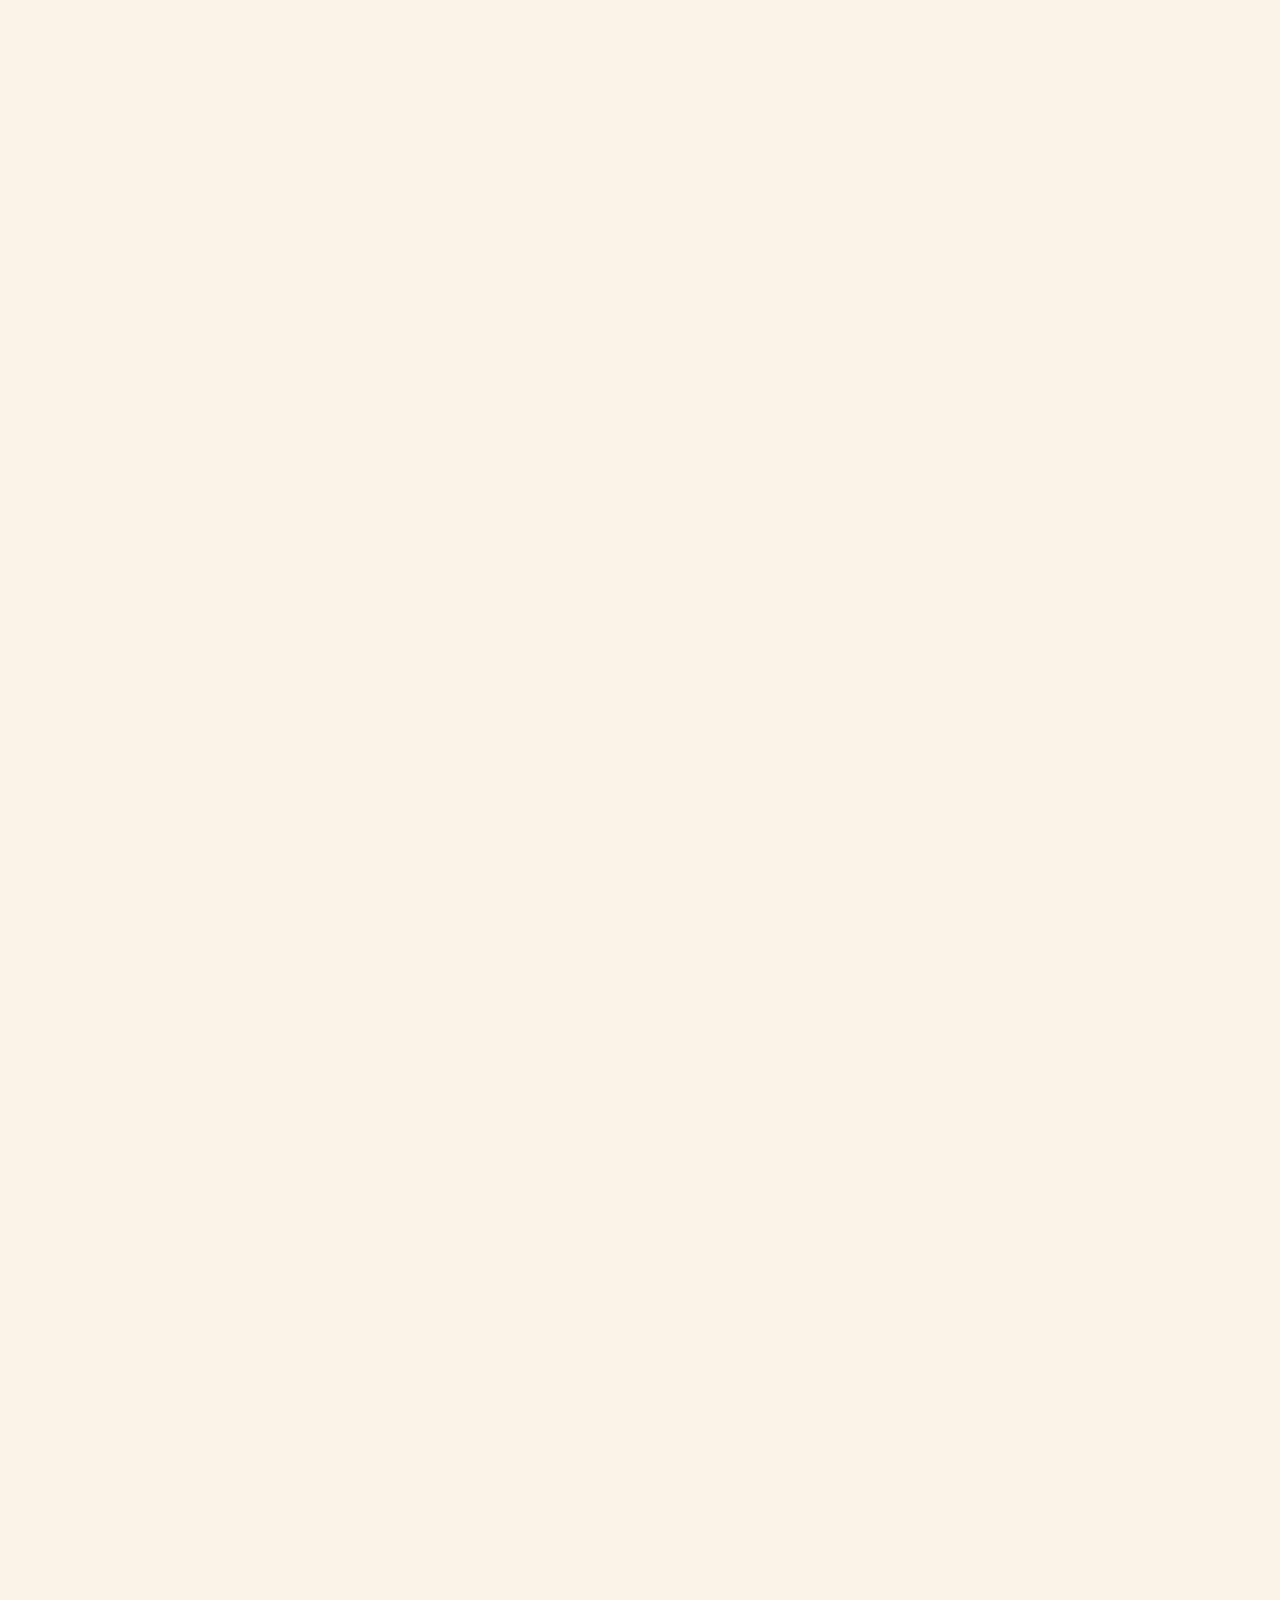
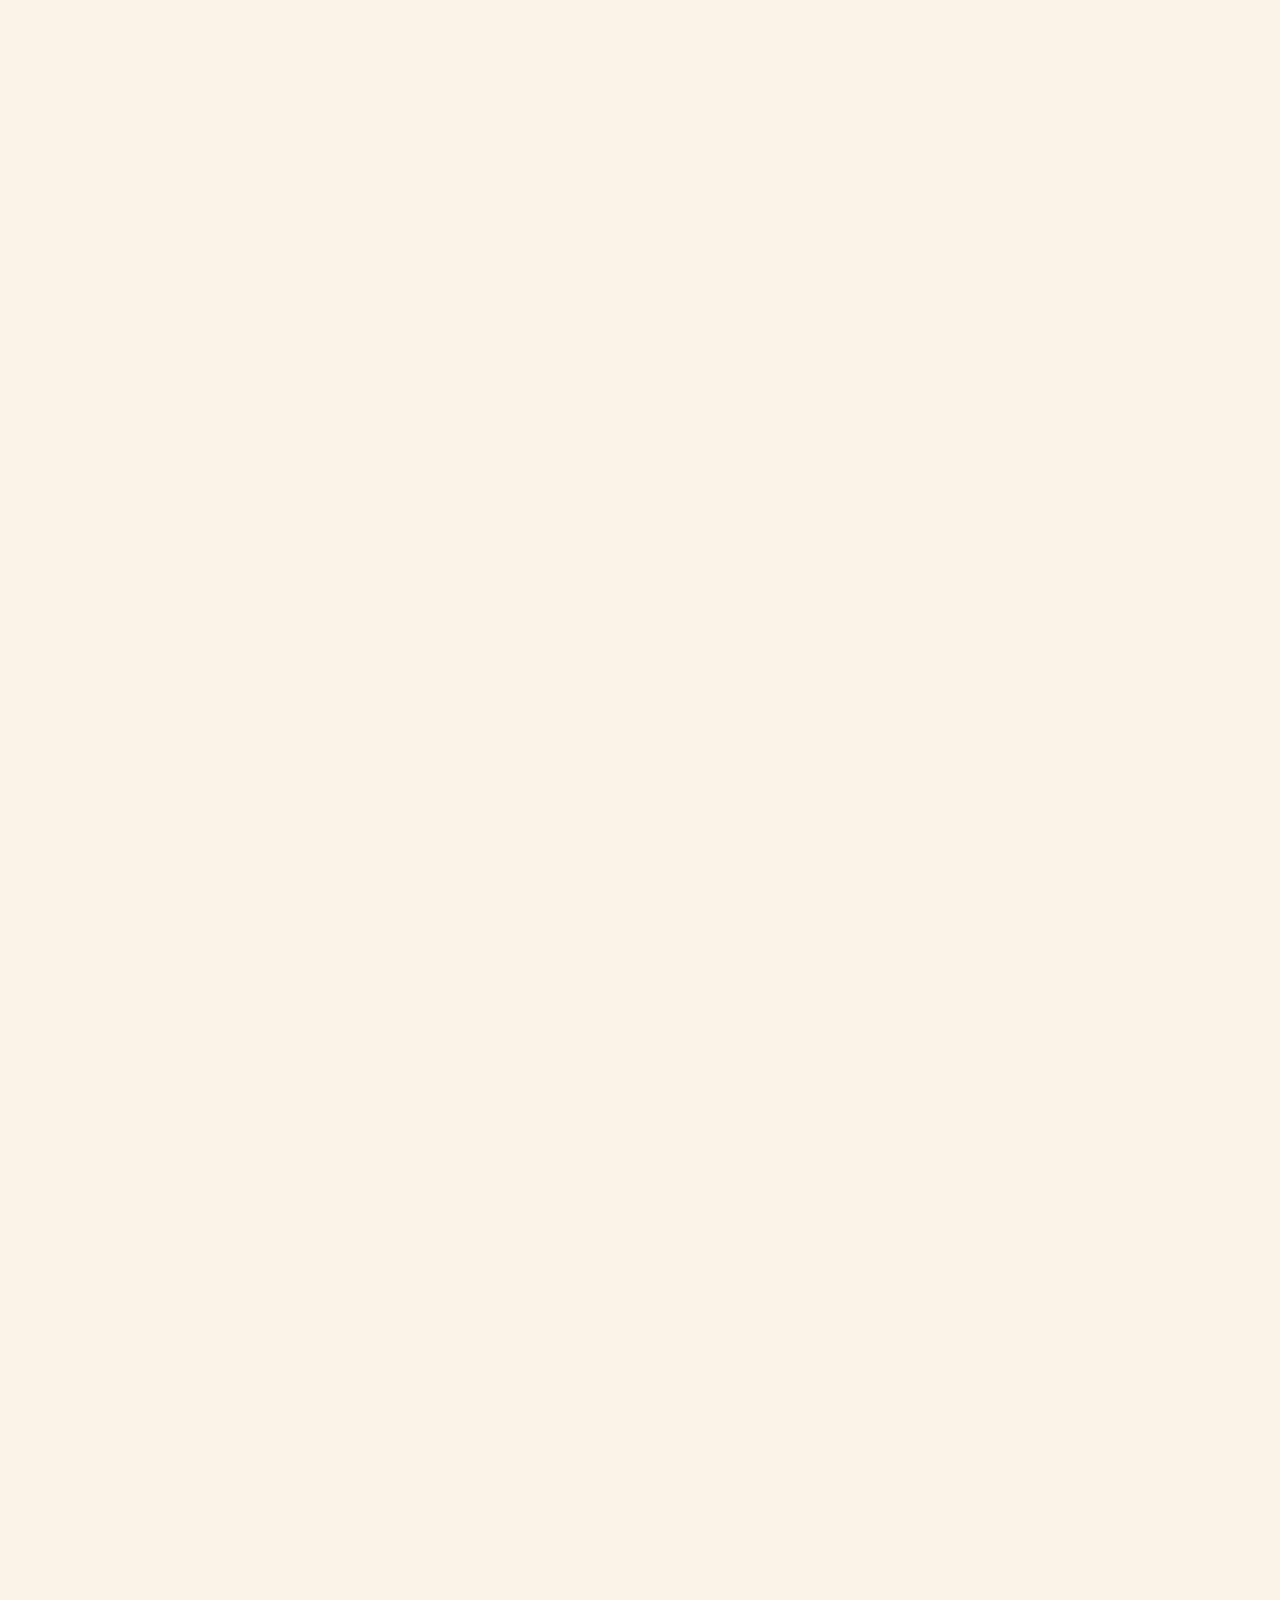
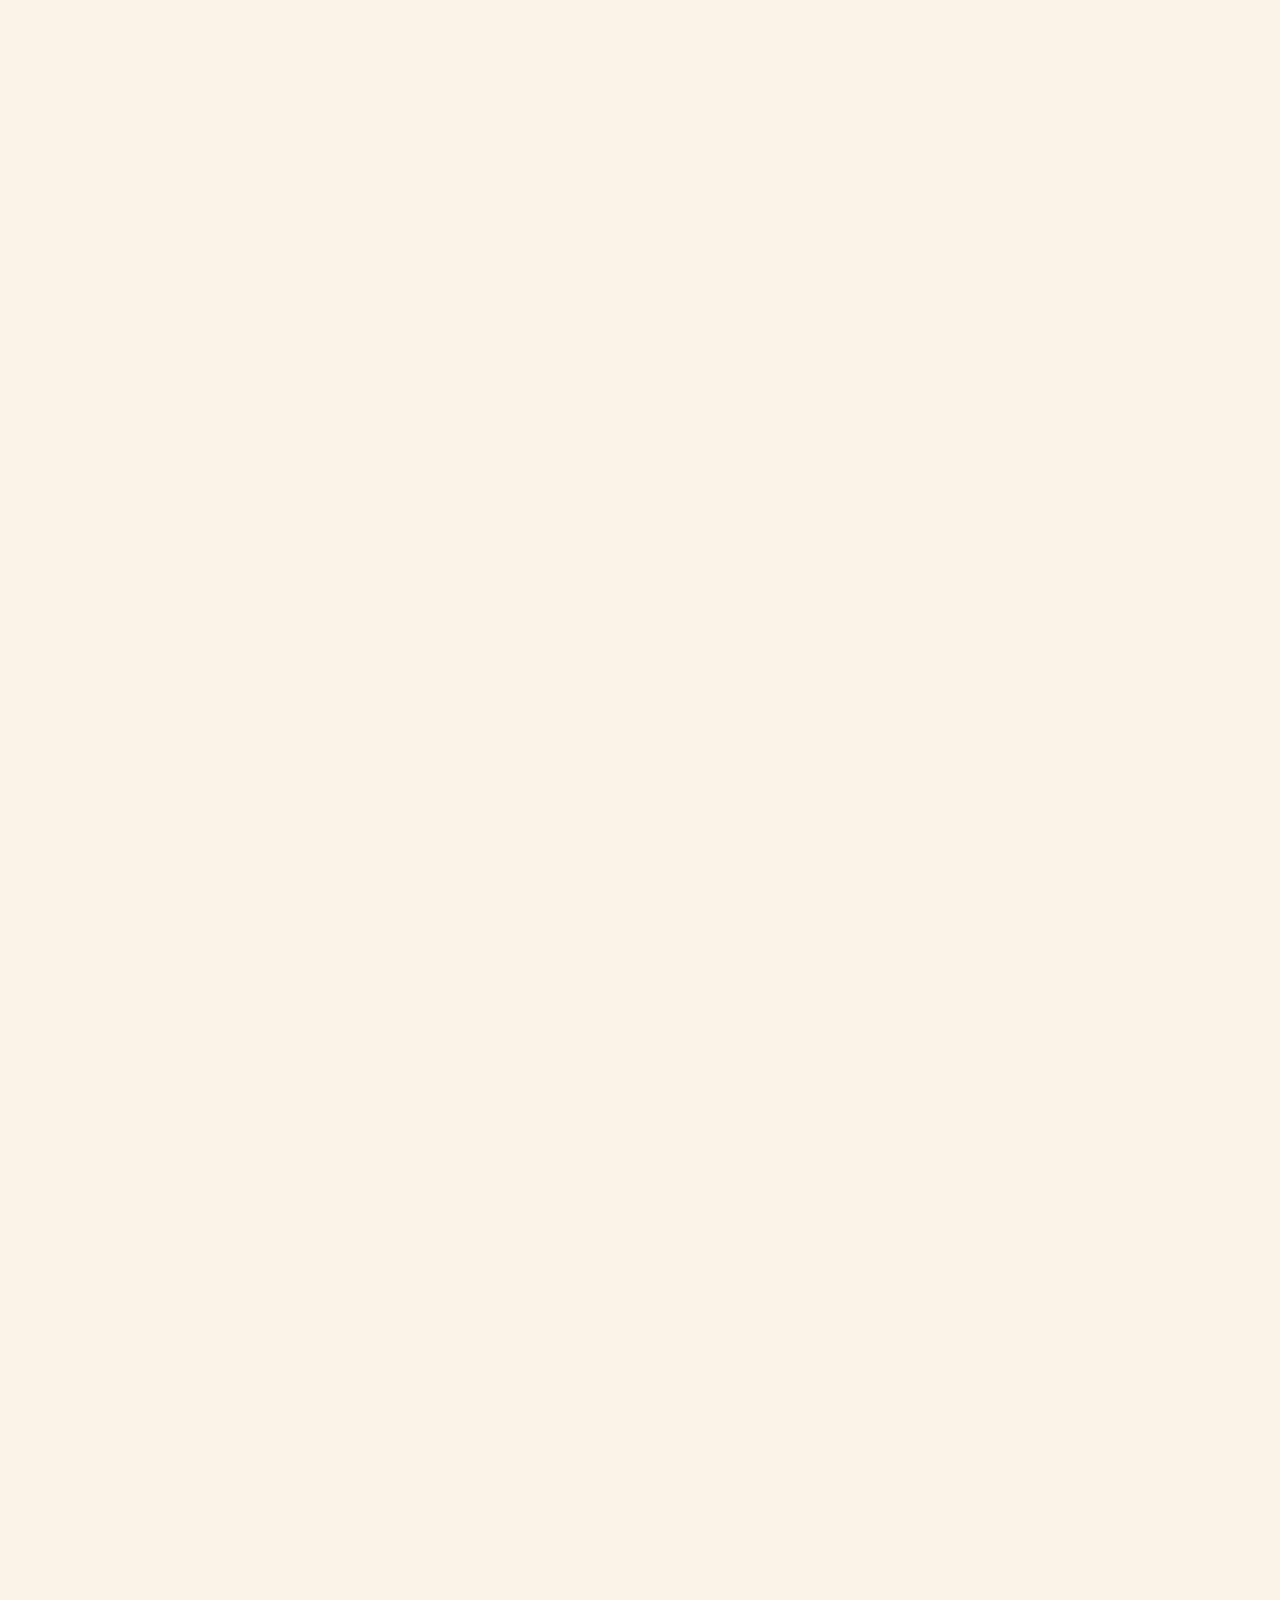
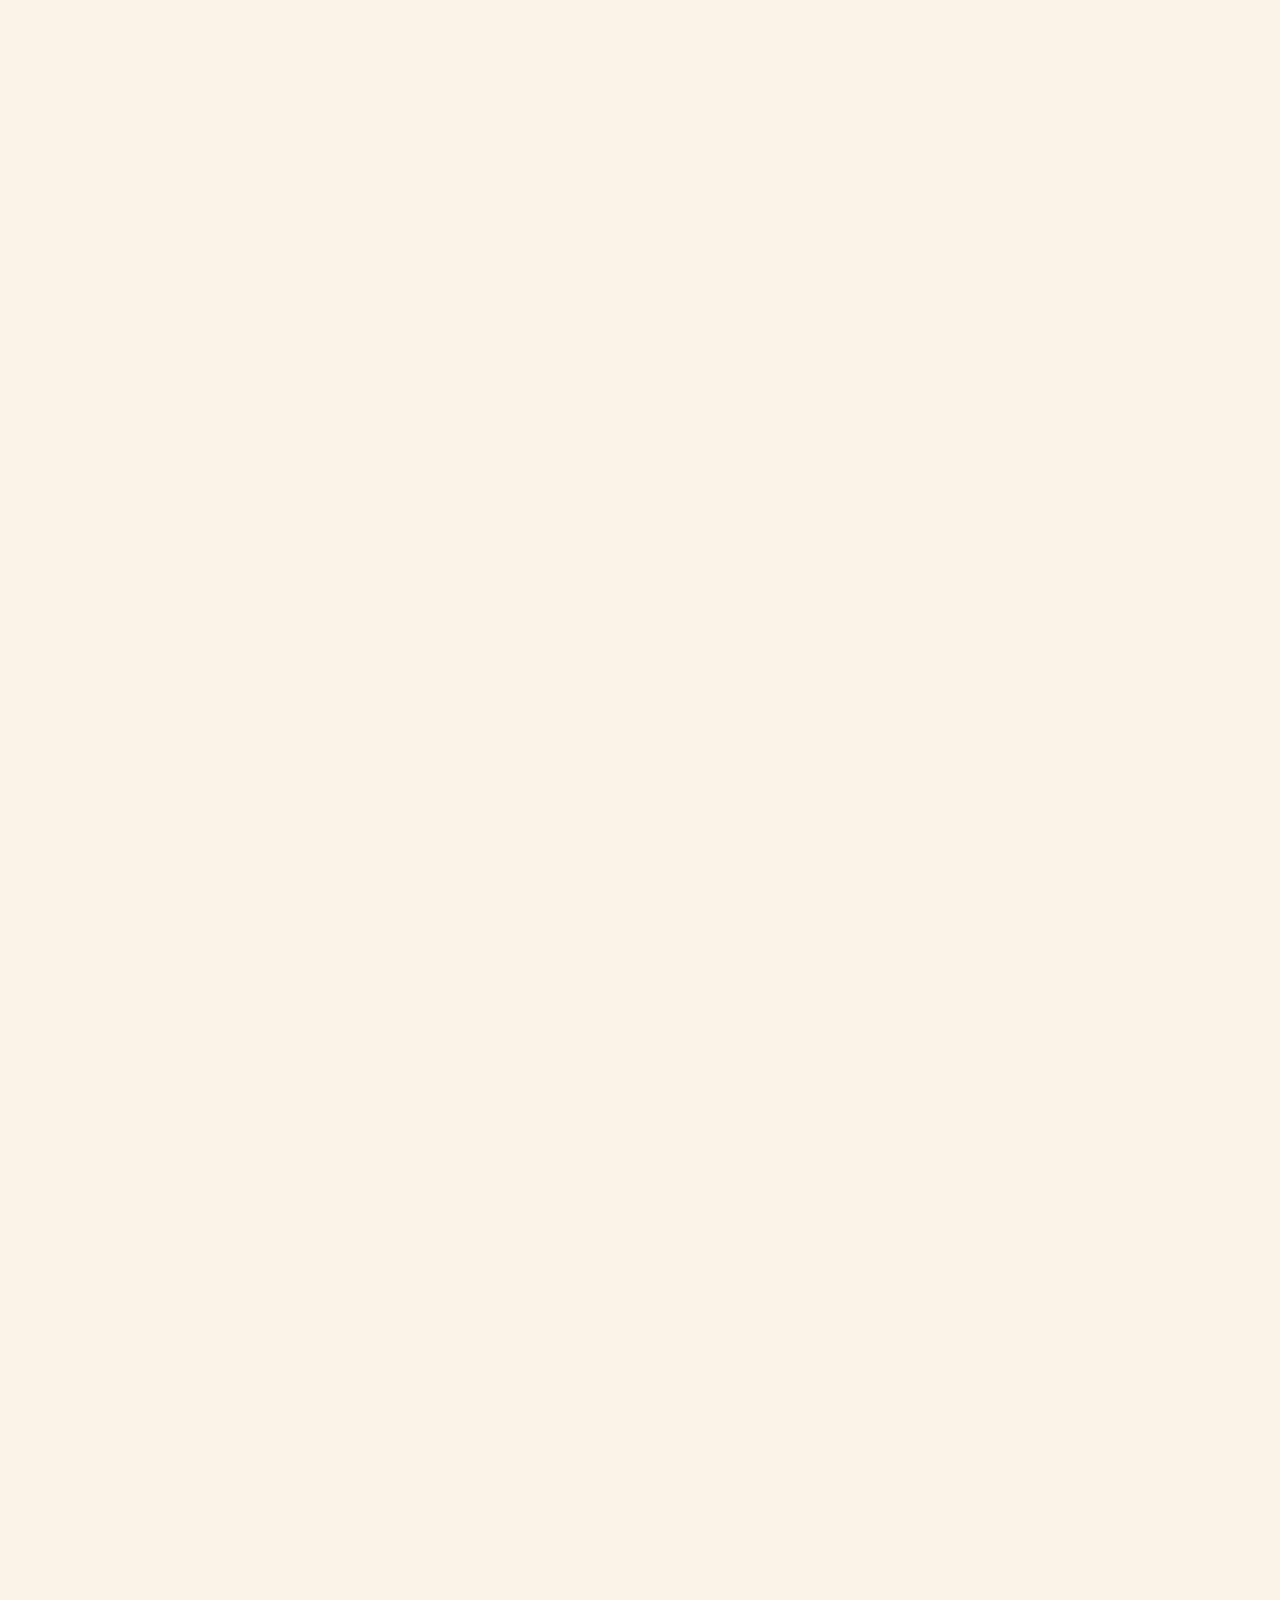
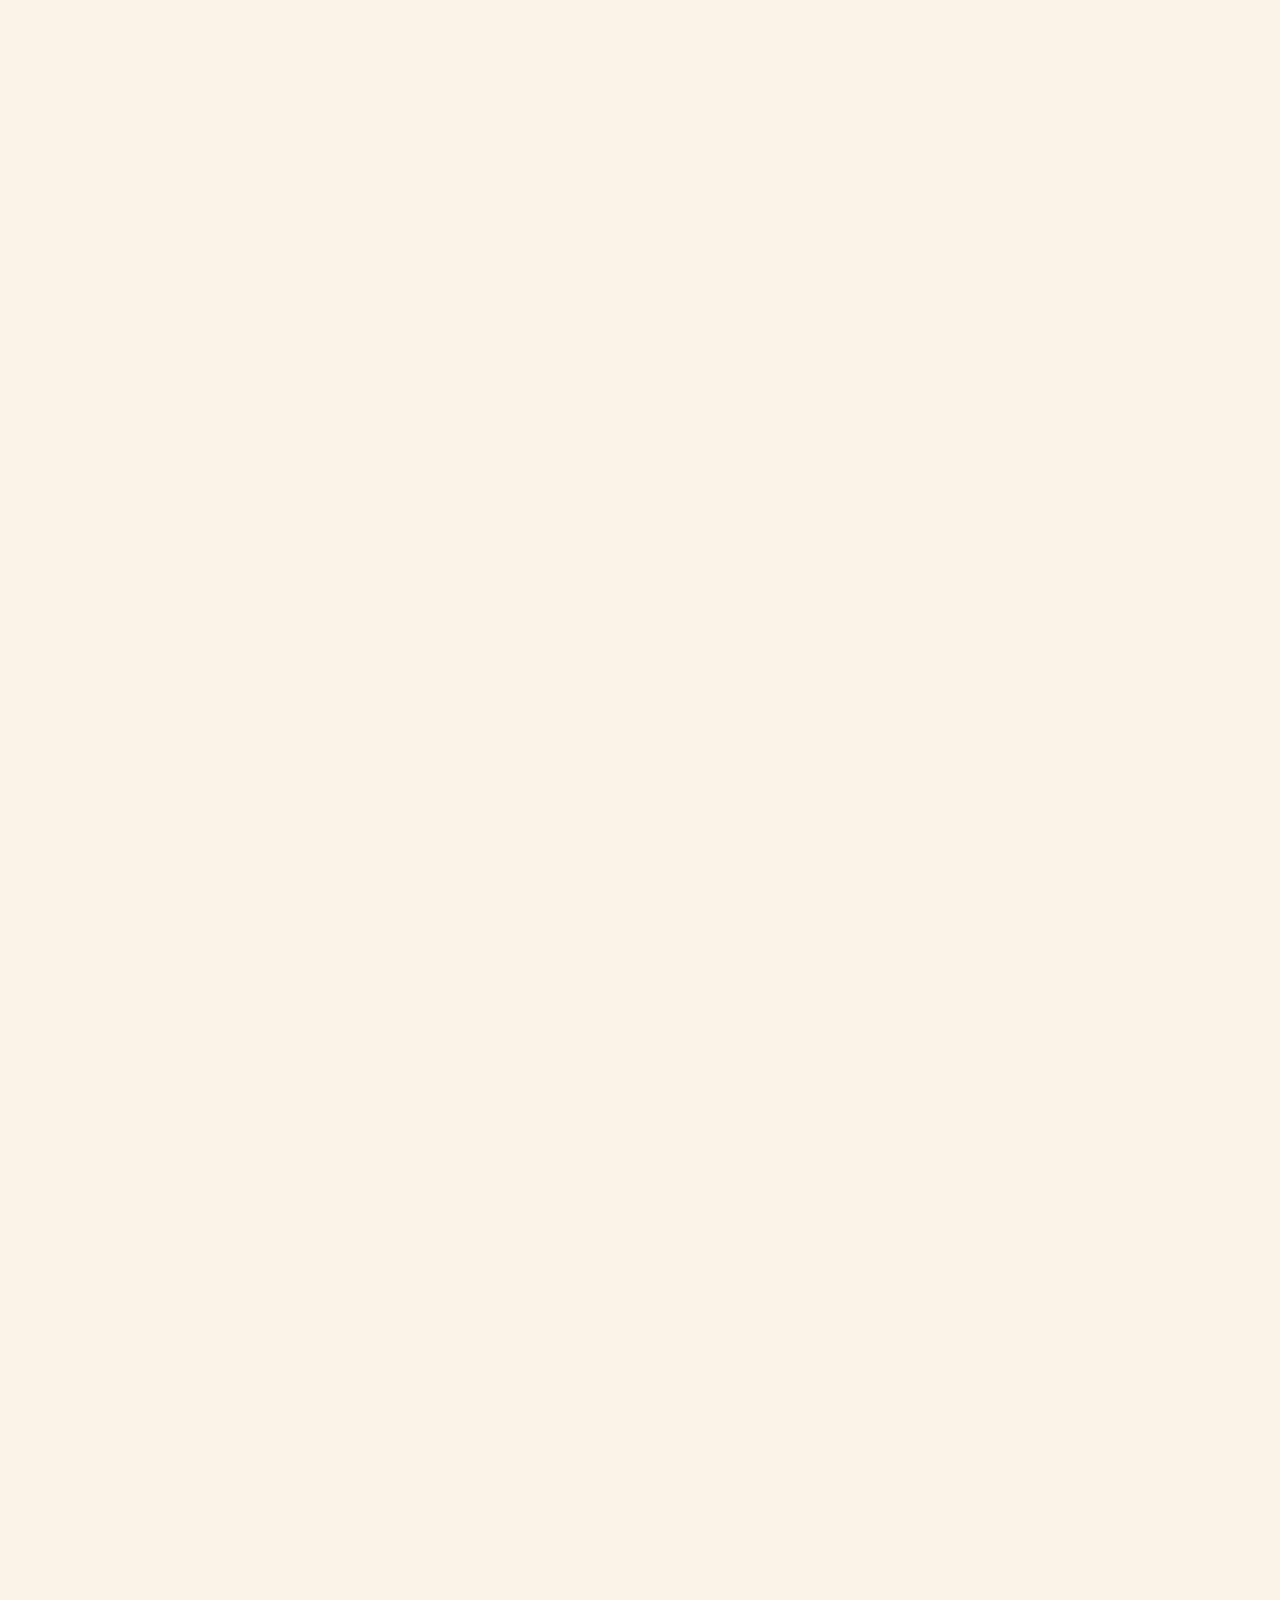
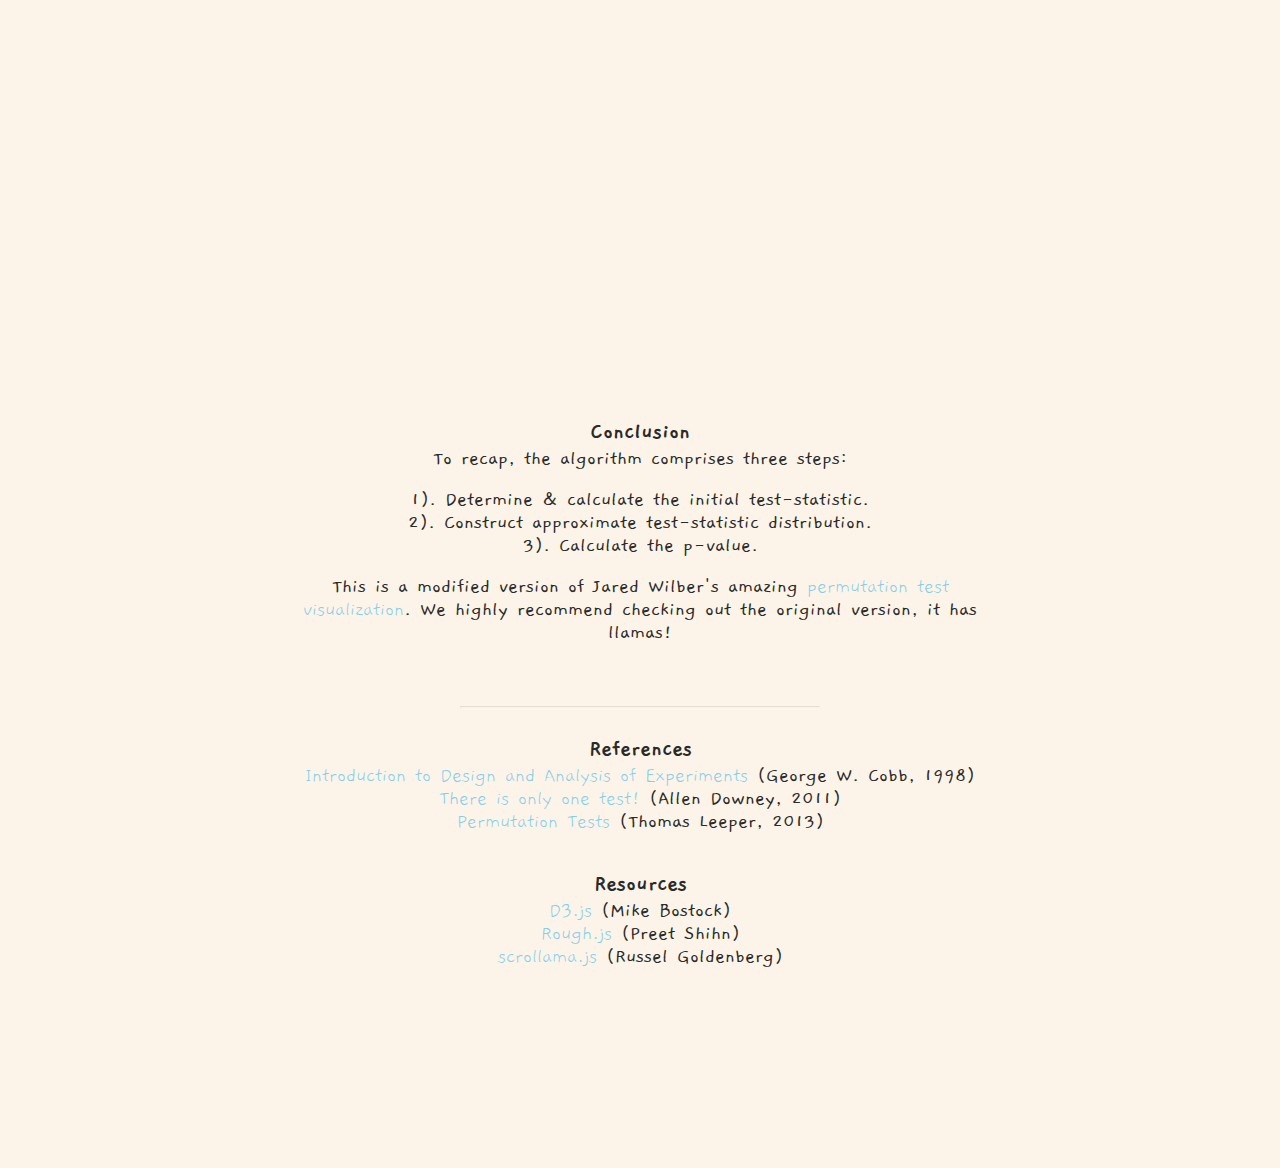
==== commit e11bf3e8: "Remove leftover arrow" ====
--- a/permutation_test/index.html
+++ b/permutation_test/index.html
@@ -19,7 +19,7 @@
 			March 2019 By <a href='https://twitter.com/jdwlbr'>Jared Wilber</a>, modified March 2021 for use in BUAD 312.
 		</p>
 		<h1 class='intro__hed'>The Permutation Test</h1>
-		<p class='intro__bod'>-->
+		<p class='intro__bod'>
 		Scroll down to move through the different parts of the test.
 		</p>
 
